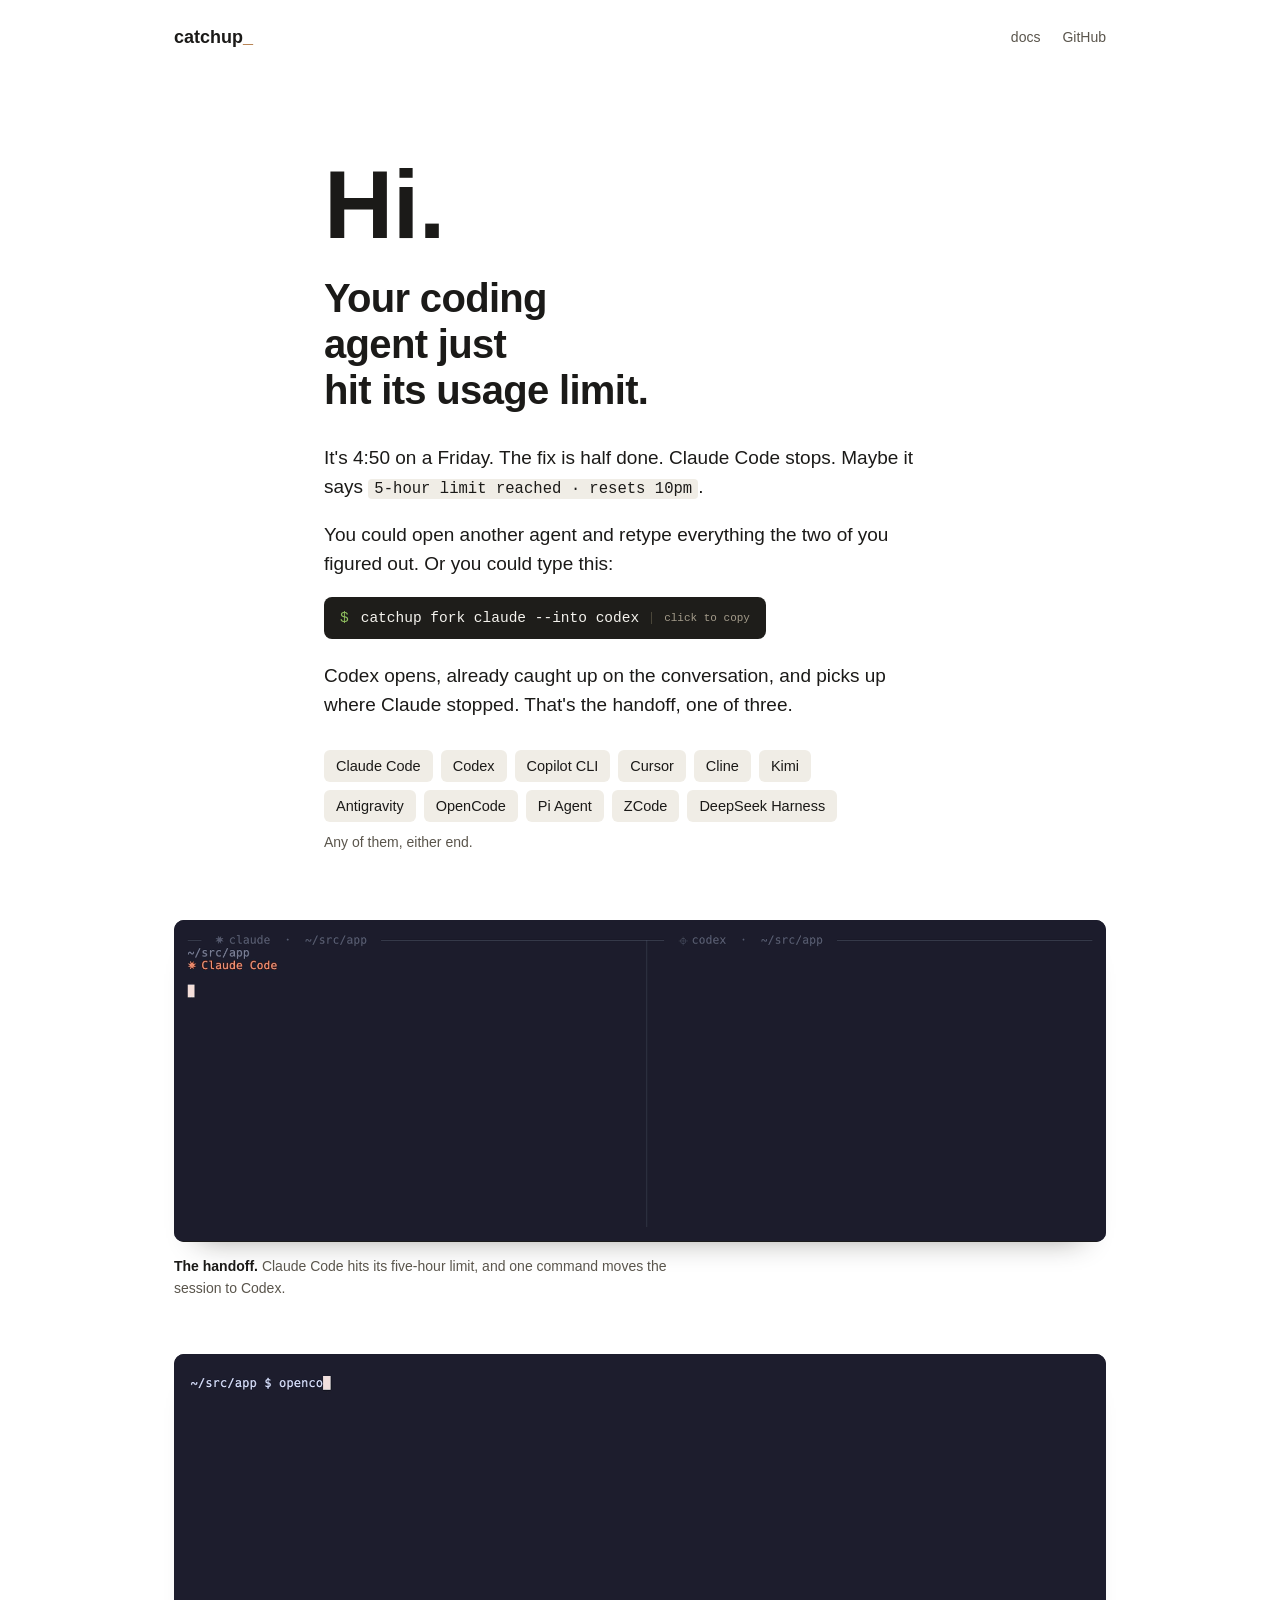
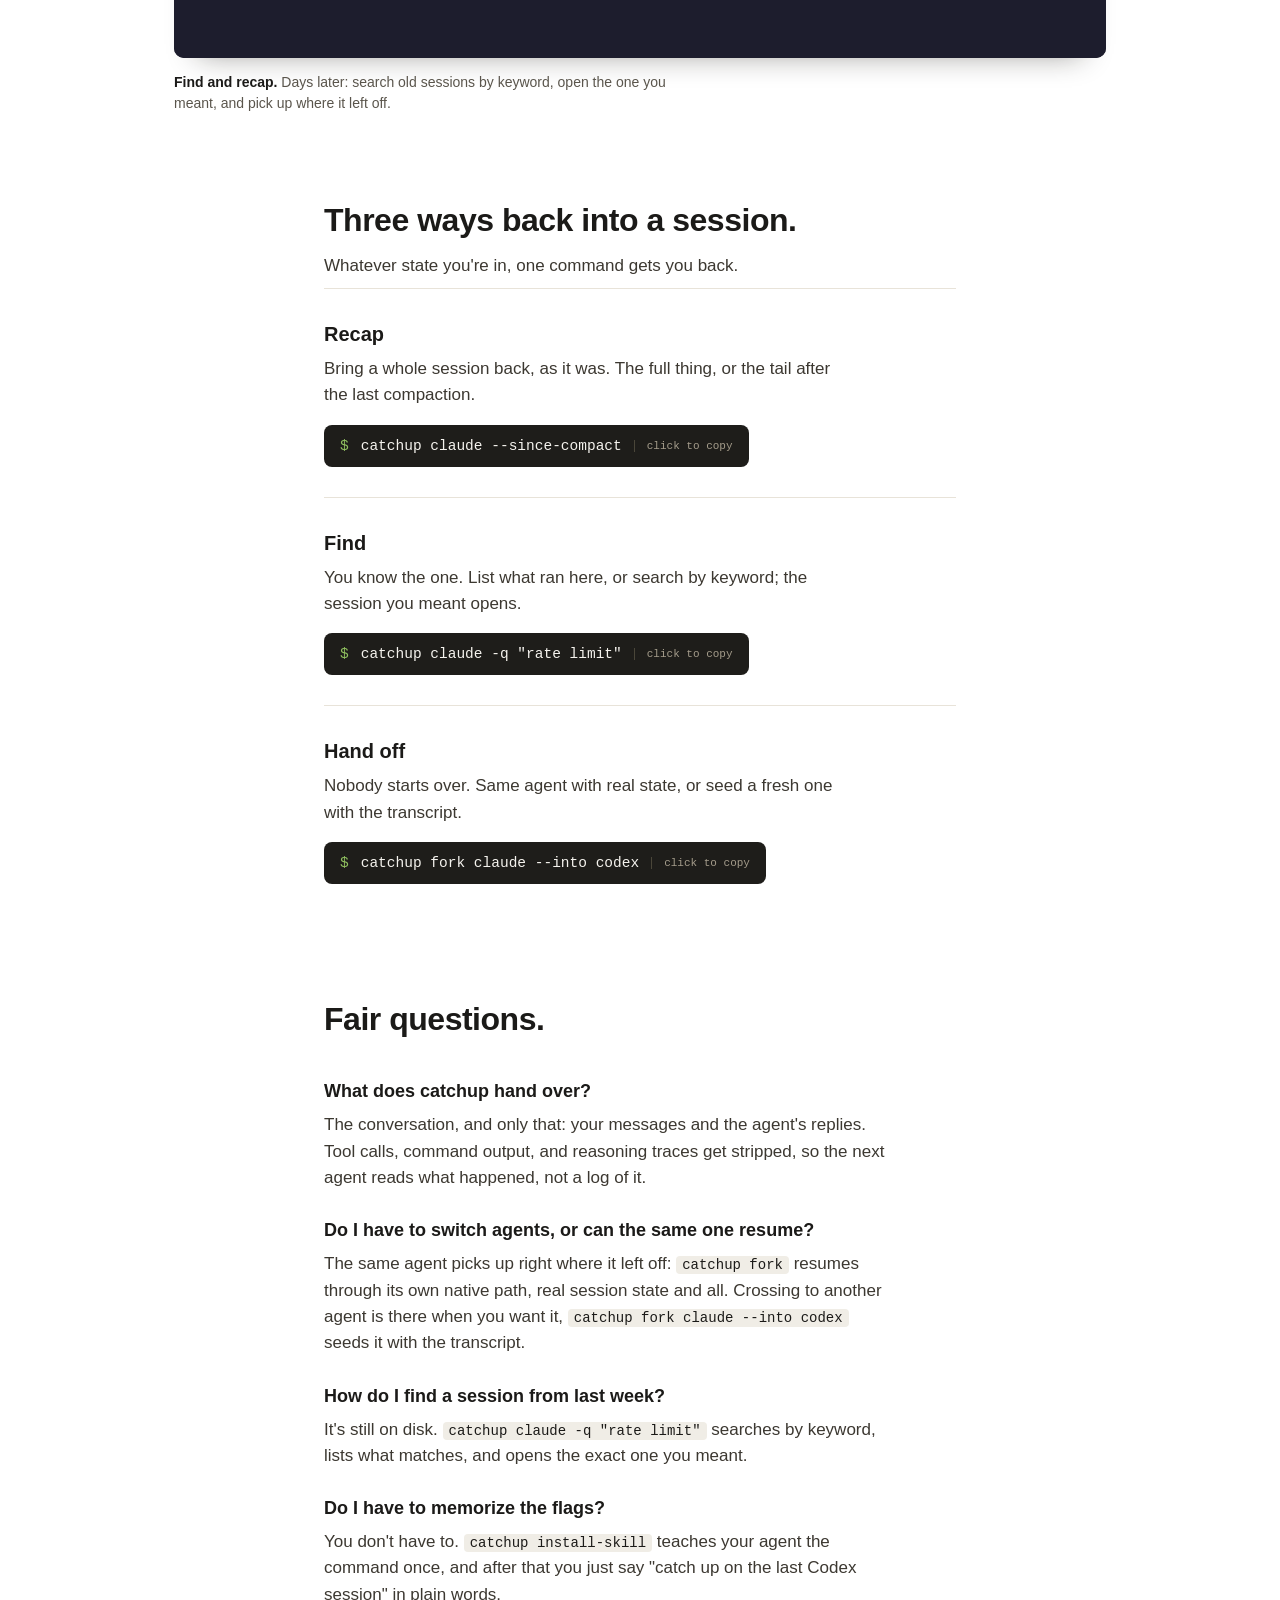
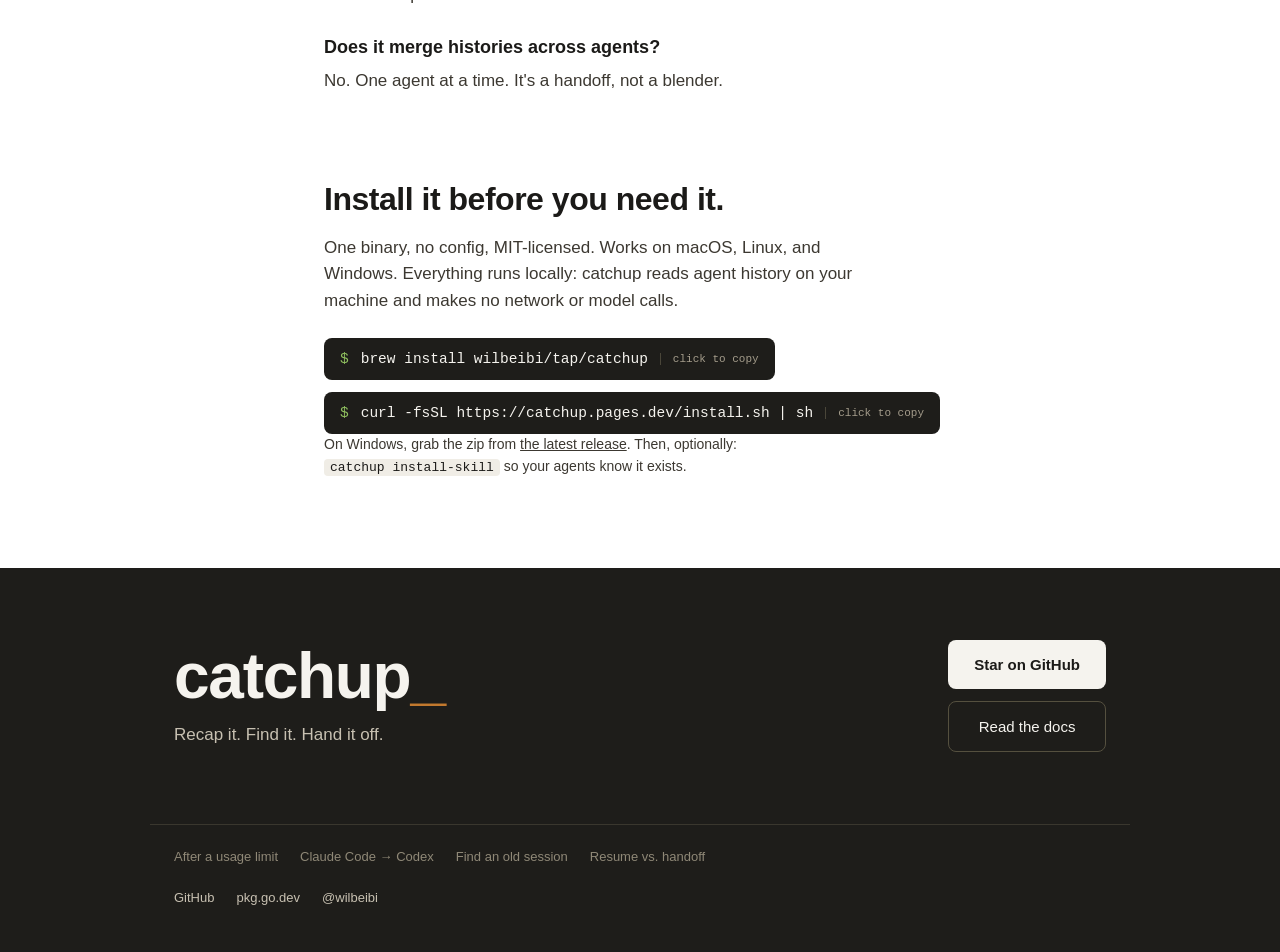
==== public/index.html @ 50b601c2 "Host the installer at catchup.pages.dev/install.sh Serving the bytes rather than redirecting to GitH" ====
<!DOCTYPE html>
<html lang="en">
<head>
<meta charset="utf-8">
<meta name="viewport" content="width=device-width, initial-scale=1">
<title>catchup - pick up a coding agent session without starting over</title>
<meta name="description" content="catchup is an open-source CLI that reads your last Claude Code, Codex, Copilot CLI, Cursor, Cline, Kimi, Antigravity, OpenCode, Pi Agent, ZCode, or DeepSeek Harness session and hands it to the next agent. When an agent stops mid-task, catchup fork --into keeps the work moving.">
<meta name="keywords" content="catchup, AI coding agent, Claude Code, Codex, Copilot CLI, Cursor CLI, Cline, Kimi Code, Antigravity, agy, OpenCode, Pi Agent, ZCode, DeepSeek Harness, usage limit, session handoff, context handoff, CLI, Go">
<!--
  max-snippet:-1 removes the length cap on the text snippet a generative answer
  (AI Overviews, AI Mode) may quote. Google's RAG pipeline reuses classic-Search
  snippet eligibility, so a capped snippet gets truncated mid-answer and a
  competitor that allows the full excerpt gets cited instead.
-->
<meta name="robots" content="index, follow, max-snippet:-1, max-image-preview:large, max-video-preview:-1">
<meta property="og:type" content="website">
<meta property="og:title" content="catchup - pick up a coding agent session without starting over">
<meta property="og:description" content="Your agent stopped mid-task. One command hands the session to the next agent, already caught up.">
<meta property="og:url" content="https://catchup.pages.dev/">
<meta property="og:image" content="https://catchup.pages.dev/assets/social-card.png">
<meta property="og:image:width" content="1200">
<meta property="og:image:height" content="630">
<meta property="og:image:alt" content="Two terminal panes: Claude Code hits its usage limit; catchup fork hands the session to Codex.">
<meta name="twitter:card" content="summary_large_image">
<meta name="twitter:title" content="catchup - pick up a coding agent session without starting over">
<meta name="twitter:description" content="Your agent stopped mid-task. One command hands the session to the next agent, already caught up.">
<meta name="twitter:image" content="https://catchup.pages.dev/assets/social-card.png">
<link rel="canonical" href="https://catchup.pages.dev/">
<link rel="alternate" type="text/markdown" href="/index.md">
<meta name="theme-color" content="#ffffff">
<link rel="icon" href="data:image/svg+xml,%3Csvg xmlns='http://www.w3.org/2000/svg' viewBox='0 0 32 32'%3E%3Crect width='32' height='32' rx='7' fill='%2314130f'/%3E%3Ctext x='5.5' y='23' font-family='monospace' font-size='17' font-weight='700' fill='%235f7d3b'%3E%24%3C/text%3E%3Crect x='18' y='10' width='8' height='13' fill='%23c2792e'/%3E%3C/svg%3E">
<!--
  One @id for the tool, one for the author, reused verbatim on every page of
  this site. "catchup" is an ambiguous string on its own — the name is dominated
  by IPTV/TV catch-up projects — so alternateName and sameAs exist to pin this
  entity to the repo, the Go package, and the Homebrew tap rather than leave a
  retriever guessing which "catchup" is meant.
-->
<script type="application/ld+json">
{
  "@context": "https://schema.org",
  "@type": "SoftwareApplication",
  "@id": "https://catchup.pages.dev/#catchup",
  "name": "catchup",
  "alternateName": ["catchup CLI", "catchup — coding-agent session handoff CLI"],
  "applicationCategory": "DeveloperApplication",
  "applicationSubCategory": "Command-line tool",
  "operatingSystem": "macOS, Linux, Windows",
  "description": "CLI that reads Claude Code, Codex, Copilot CLI, Cursor, Cline, Kimi, Antigravity, OpenCode, Pi Agent, ZCode & DeepSeek Harness session history so you can recap a session, find the right one, and hand it to the next agent as clean Markdown.",
  "url": "https://catchup.pages.dev/",
  "downloadUrl": "https://github.com/wilbeibi/catchup",
  "softwareHelp": "https://github.com/wilbeibi/catchup#usage",
  "license": "https://opensource.org/licenses/MIT",
  "programmingLanguage": "Go",
  "softwareVersion": "0.5.1",
  "offers": { "@type": "Offer", "price": "0", "priceCurrency": "USD" },
  "sameAs": [
    "https://github.com/wilbeibi/catchup",
    "https://pkg.go.dev/github.com/wilbeibi/catchup",
    "https://github.com/wilbeibi/homebrew-tap"
  ],
  "author": {
    "@type": "Person",
    "@id": "https://catchup.pages.dev/#wilbeibi",
    "name": "wilbeibi",
    "url": "https://github.com/wilbeibi",
    "sameAs": ["https://github.com/wilbeibi"]
  }
}
</script>
<!--
  FAQPage mirrors the "Fair questions" section verbatim. Google requires FAQ
  structured data to match visible page content, so these strings must be edited
  in lockstep with the <section class="qa"> markup below — not drifted.
-->
<script type="application/ld+json">
{
  "@context": "https://schema.org",
  "@type": "FAQPage",
  "mainEntity": [
    {
      "@type": "Question",
      "name": "What does catchup hand over?",
      "acceptedAnswer": {
        "@type": "Answer",
        "text": "The conversation, and only that: your messages and the agent's replies. Tool calls, command output, and reasoning traces get stripped, so the next agent reads what happened, not a log of it."
      }
    },
    {
      "@type": "Question",
      "name": "Do I have to switch agents, or can the same one resume?",
      "acceptedAnswer": {
        "@type": "Answer",
        "text": "The same agent picks up right where it left off: catchup fork resumes through its own native path, real session state and all. Crossing to another agent is there when you want it, catchup fork claude --into codex seeds it with the transcript."
      }
    },
    {
      "@type": "Question",
      "name": "How do I find a session from last week?",
      "acceptedAnswer": {
        "@type": "Answer",
        "text": "It's still on disk. catchup claude -q \"rate limit\" searches by keyword, lists what matches, and opens the exact one you meant."
      }
    },
    {
      "@type": "Question",
      "name": "Do I have to memorize the flags?",
      "acceptedAnswer": {
        "@type": "Answer",
        "text": "You don't have to. catchup install-skill teaches your agent the command once, and after that you just say \"catch up on the last Codex session\" in plain words."
      }
    },
    {
      "@type": "Question",
      "name": "Does it merge histories across agents?",
      "acceptedAnswer": {
        "@type": "Answer",
        "text": "No. One agent at a time. It's a handoff, not a blender."
      }
    }
  ]
}
</script>
<style>
  *, *::before, *::after { box-sizing: border-box; }
  html { -webkit-font-smoothing: antialiased; text-rendering: optimizeLegibility; scroll-behavior: smooth; }
  html, body { margin: 0; background: #ffffff; }
  body {
    font-family: "Helvetica Neue", Helvetica, Arial, sans-serif;
    color: #1b1a18;
    font-size: 17px;
    line-height: 1.55;
  }
  code, .mono { font-family: ui-monospace, "SF Mono", Menlo, Consolas, "Liberation Mono", monospace; }
  ::selection { background: #c2792e33; }
  a:focus-visible, button:focus-visible { outline: 2px solid #9c5310; outline-offset: 3px; border-radius: 4px; }

  .col   { max-width: 680px; margin: 0 auto; padding-left: 24px; padding-right: 24px; }
  .stage { max-width: 980px; margin: 0 auto; padding-left: 24px; padding-right: 24px; }

  /* nav */
  nav { display: flex; align-items: center; justify-content: space-between; max-width: 980px; margin: 0 auto; padding: 24px; }
  .wordmark { display: flex; align-items: baseline; text-decoration: none; color: #1b1a18; font-weight: 700; font-size: 18px; }
  .wordmark .cursor { color: #9c5310; }
  .navlinks { display: flex; gap: 22px; font-size: 14px; }
  .navlinks a { color: #5a554c; text-decoration: none; }
  .navlinks a:hover { color: #1b1a18; text-decoration: underline; }

  /* hero: the spot */
  header { padding: clamp(48px, 9vh, 110px) 0 12px; }
  h1 { margin: 0 0 30px; font-weight: 700; letter-spacing: -0.02em; text-wrap: balance; }
  h1 .hi { display: block; font-size: clamp(56px, 9vw, 96px); line-height: 1; }
  h1 .line { display: block; font-size: clamp(26px, 4.2vw, 40px); line-height: 1.15; margin-top: 22px; max-width: 18ch; }
  h1 .failure { display: grid; height: 1.15em; overflow: hidden; }
  h1 .failure > span { grid-area: 1 / 1; }
  h1 .failure .outage { color: #d97757; opacity: 0; }
  .monologue p { margin: 0 0 18px; max-width: 58ch; font-size: clamp(17px, 1.9vw, 19px); text-wrap: pretty; }
  .monologue .mono { font-size: 0.82em; background: #f0ede6; padding: 1px 6px; border-radius: 4px; }
  .agents-block { margin-top: 30px; }
  .agents { margin: 0; padding: 0; list-style: none; display: flex; flex-wrap: wrap; gap: 8px; max-width: 60ch; }
  .agents li { background: #f0ede6; border-radius: 6px; padding: 5px 12px; font-size: 14.5px; color: #1b1a18; }
  .agents-tag { margin: 10px 0 0; font-size: 14px; color: #5a554c; }

  /* command blocks */
  .cmd {
    display: flex; align-items: center; gap: 12px; width: fit-content; max-width: 100%;
    background: #1e1d1a; color: #f5f3ee; border: none; border-radius: 8px;
    padding: 13px 16px; font-size: 14.5px; cursor: pointer; text-align: left;
    font-family: ui-monospace, "SF Mono", Menlo, Consolas, "Liberation Mono", monospace;
    transition: background .15s ease;
  }
  .cmd:hover { background: #33312b; }
  .cmd .p { color: #8fbf5f; flex-shrink: 0; }
  .cmd .t { overflow-x: auto; white-space: nowrap; scrollbar-width: none; user-select: text; -webkit-user-select: text; }
  .cmd .copy { color: #a49c8b; font-size: 11px; white-space: nowrap; flex-shrink: 0; border-left: 1px solid #4a4639; padding-left: 12px; }

  /* the white stage */
  figure { margin: 0; padding: clamp(36px, 6vh, 72px) 0 0; }
  figure .frame {
    border-radius: 10px; overflow-x: auto; background: #1e1e2e;
    box-shadow: 0 20px 28px -24px rgba(20, 18, 12, 0.45);
  }
  figure img { display: block; width: 100%; min-width: 720px; height: auto; }
  figcaption { font-size: 14px; color: #5a554c; margin-top: 14px; max-width: 68ch; }
  figcaption strong { color: #1b1a18; font-weight: 700; }
  /* the demo is wider than a phone; say so instead of hoping the scroll is found */
  .swipehint { display: none; }
  @media (max-width: 760px) {
    .swipehint { display: inline; color: #9c5310; font-weight: 700; }
    figure .frame { -webkit-overflow-scrolling: touch; }
  }

  /* the three moves: recap / find / hand off */
  .acts { padding: clamp(56px, 9vh, 100px) 0 0; }
  .acts h2 { font-size: clamp(24px, 3.2vw, 32px); letter-spacing: -0.015em; margin: 0 0 8px; }
  .acts .sub { margin: 0 0 8px; color: #3c3831; max-width: 54ch; }
  .act { padding: 30px 0; border-top: 1px solid #e8e3d9; }
  .act h3 { margin: 0 0 6px; font-size: 20px; font-weight: 700; }
  .act p { margin: 0 0 16px; color: #3c3831; max-width: 56ch; }

  /* Q&A */
  .qa { padding: clamp(56px, 9vh, 100px) 0 0; }
  .qa h2 { font-size: clamp(24px, 3.2vw, 32px); letter-spacing: -0.015em; margin: 0 0 34px; }
  /* headings, not <dt>: a question is a chunk boundary for retrieval, and the
     FAQPage JSON-LD above needs a visible heading to correspond to. Rendering is
     unchanged from the previous <dl> — the margins below reproduce it exactly. */
  .qa .qa-item { margin-top: 26px; }
  .qa .qa-item:first-of-type { margin-top: 0; }
  .qa h3 { font-weight: 700; font-size: 18px; margin: 0 0 6px; letter-spacing: 0; }
  .qa p { margin: 0; color: #3c3831; max-width: 60ch; }
  .qa p code { background: #f0ede6; padding: 1px 6px; border-radius: 4px; font-size: 14px; color: #1b1a18; }

  /* install */
  .install { padding: clamp(56px, 9vh, 100px) 0 0; }
  .install h2 { font-size: clamp(24px, 3.2vw, 32px); letter-spacing: -0.015em; margin: 0 0 10px; }
  .install > .col > p { margin: 0 0 24px; color: #3c3831; max-width: 58ch; }
  .install .cmds { display: flex; flex-direction: column; gap: 12px; align-items: flex-start; }
  .install .alt { font-size: 14px; color: #5a554c; margin-top: 18px; }
  .install .alt code { background: #f0ede6; padding: 1px 6px; border-radius: 4px; font-size: 13px; color: #1b1a18; }

  /* end card */
  .endcard { margin-top: clamp(64px, 10vh, 120px); background: #1e1d1a; color: #f5f3ee; }
  .endcard .inner { max-width: 980px; margin: 0 auto; padding: clamp(48px, 8vh, 88px) 24px; display: flex; flex-wrap: wrap; align-items: center; justify-content: space-between; gap: 32px; }
  .endcard .mark { font-weight: 700; font-size: clamp(40px, 6vw, 64px); letter-spacing: -0.02em; line-height: 1; }
  .endcard .mark .cursor { color: #c2792e; animation: blink 1.1s steps(1) infinite; }
  .endcard .tag { margin: 14px 0 0; color: #c7c0b1; font-size: 17px; }
  .endcard .actions { display: flex; flex-direction: column; gap: 12px; }
  .endcard .actions a { text-align: center; text-decoration: none; border-radius: 8px; padding: 13px 26px; font-size: 15px; }
  .endcard .actions .primary { background: #f5f3ee; color: #1b1a18; font-weight: 700; }
  .endcard .actions .primary:hover { background: #ffffff; }
  .endcard .actions .secondary { color: #f5f3ee; border: 1px solid #55503f; }
  .endcard .actions .secondary:hover { border-color: #c7c0b1; }

  /* fine print */
  footer { background: #1e1d1a; }
  footer .inner { max-width: 980px; margin: 0 auto; padding: 0 24px 44px; border-top: 1px solid #3a372e; }
  footer .links { display: flex; flex-wrap: wrap; gap: 22px; margin-top: 20px; font-size: 13px; }
  footer .links a { color: #c7c0b1; text-decoration: none; }
  footer .links a:hover { color: #f5f3ee; text-decoration: underline; }
  footer .links.answers { margin-top: 22px; }
  footer .links.answers a { color: #8f8877; }
  footer .links.answers a:hover { color: #c7c0b1; }

  @keyframes blink { 0%, 55% { opacity: 1; } 56%, 100% { opacity: 0; } }
  @keyframes rise { from { opacity: 0; transform: translateY(12px); } to { opacity: 1; transform: none; } }
  @keyframes quota {
    0%, 18% { opacity: 1; transform: none; }
    22%, 60% { opacity: 0; transform: translateY(-0.35em); }
    65%, 100% { opacity: 1; transform: none; }
  }
  @keyframes outage {
    0%, 18% { opacity: 0; transform: translateY(0.35em); }
    22%, 60% { opacity: 1; transform: none; }
    65%, 100% { opacity: 0; transform: translateY(-0.35em); }
  }
  /* lift is transform-only: the frame must stay visible when the scroll
     timeline never fires (fullpage renders, older engines) */
  @keyframes lift { from { transform: translateY(16px); } to { transform: none; } }
  @media (prefers-reduced-motion: no-preference) {
    /* short stagger: the hero copy must not read as a blank region on slow renders */
    .enter > * { animation: rise .45s cubic-bezier(0.16, 1, 0.3, 1) both; }
    .enter > *:nth-child(2) { animation-delay: .06s; }
    .enter > *:nth-child(3) { animation-delay: .12s; }
    .enter > *:nth-child(4) { animation-delay: .18s; }
    .enter > *:nth-child(5) { animation-delay: .24s; }
    h1 .failure .quota { animation: quota 8s cubic-bezier(0.16, 1, 0.3, 1) infinite; }
    h1 .failure .outage { animation: outage 8s cubic-bezier(0.16, 1, 0.3, 1) infinite; }
    figure .frame { animation: lift both; animation-timeline: view(); animation-range: entry 5% cover 22%; }
  }
  @media (prefers-reduced-motion: reduce) {
    *, *::before, *::after { animation: none !important; scroll-behavior: auto !important; }
    h1 .failure .outage { display: none; }
  }
  @media (max-width: 560px) {
    .cmd { width: 100%; }
    .endcard .actions { width: 100%; }
  }
</style>
</head>
<body>

<nav>
  <a class="wordmark" href="https://catchup.pages.dev/"><span>catchup</span><span class="cursor">_</span></a>
  <div class="navlinks">
    <a href="https://github.com/wilbeibi/catchup#usage">docs</a>
    <a href="https://github.com/wilbeibi/catchup">GitHub</a>
  </div>
</nav>

<header>
  <div class="col enter">
    <h1>
      <span class="hi">Hi.</span>
      <span class="line" aria-label="Your coding agent just hit its usage limit or went down.">
        <span aria-hidden="true">Your coding agent just</span>
        <span class="failure" aria-hidden="true">
          <span class="quota">hit its usage limit.</span>
          <span class="outage">went down.</span>
        </span>
      </span>
    </h1>
    <div class="monologue">
      <p>It's 4:50 on a Friday. The fix is half done. Claude Code stops. Maybe it says <span class="mono">5-hour limit reached &#8729; resets 10pm</span>.</p>
      <p>You could open another agent and retype everything the two of you figured out. Or you could type this:</p>
    </div>
    <button class="cmd" onclick="copyCmd(this, 'catchup fork claude --into codex')" aria-label="Copy the command: catchup fork claude --into codex">
      <span class="p">$</span>
      <span class="t">catchup fork claude --into codex</span>
      <span class="copy">click to copy</span>
    </button>
    <div class="monologue" style="margin-top: 22px;">
      <p>Codex opens, already caught up on the conversation, and picks up where Claude stopped. That's the handoff, one of three.</p>
    </div>
    <div class="agents-block">
      <ul class="agents" aria-label="Supported agents">
        <li>Claude Code</li>
        <li>Codex</li>
        <li>Copilot CLI</li>
        <li>Cursor</li>
        <li>Cline</li>
        <li>Kimi</li>
        <li>Antigravity</li>
        <li>OpenCode</li>
        <li>Pi Agent</li>
        <li>ZCode</li>
        <li>DeepSeek Harness</li>
      </ul>
      <p class="agents-tag">Any of them, either end.</p>
    </div>
  </div>
</header>

<div class="stage">
  <figure>
    <div class="frame">
      <img src="assets/handoff.gif" alt="Claude Code hits its five-hour limit in the left terminal pane; in the right pane, catchup fork claude --into codex starts Codex seeded with the session and it continues the task." loading="eager">
    </div>
    <figcaption><span class="swipehint">← swipe the frame · </span><strong>The handoff.</strong> Claude Code hits its five-hour limit, and one command moves the session to Codex.</figcaption>
  </figure>

  <figure>
    <div class="frame">
      <img src="assets/recall.gif" alt="An agent searches past sessions by keyword with catchup -q, then opens the matching session by id." loading="lazy">
    </div>
    <figcaption><span class="swipehint">← swipe the frame · </span><strong>Find and recap.</strong> Days later: search old sessions by keyword, open the one you meant, and pick up where it left off.</figcaption>
  </figure>
</div>

<section class="acts">
  <div class="col">
    <h2>Three ways back into a session.</h2>
    <p class="sub">Whatever state you're in, one command gets you back.</p>

    <div class="act">
      <h3>Recap</h3>
      <p>Bring a whole session back, as it was. The full thing, or the tail after the last compaction.</p>
      <button class="cmd" onclick="copyCmd(this, 'catchup claude --since-compact')" aria-label="Copy the command: catchup claude --since-compact">
        <span class="p">$</span>
        <span class="t">catchup claude --since-compact</span>
        <span class="copy">click to copy</span>
      </button>
    </div>

    <div class="act">
      <h3>Find</h3>
      <p>You know the one. List what ran here, or search by keyword; the session you meant opens.</p>
      <button class="cmd" onclick="copyCmd(this, 'catchup claude -q &quot;rate limit&quot;')" aria-label="Copy the command: catchup claude -q rate limit">
        <span class="p">$</span>
        <span class="t">catchup claude -q "rate limit"</span>
        <span class="copy">click to copy</span>
      </button>
    </div>

    <div class="act">
      <h3>Hand off</h3>
      <p>Nobody starts over. Same agent with real state, or seed a fresh one with the transcript.</p>
      <button class="cmd" onclick="copyCmd(this, 'catchup fork claude --into codex')" aria-label="Copy the command: catchup fork claude --into codex">
        <span class="p">$</span>
        <span class="t">catchup fork claude --into codex</span>
        <span class="copy">click to copy</span>
      </button>
    </div>
  </div>
</section>

<section class="qa">
  <div class="col">
    <h2>Fair questions.</h2>

    <div class="qa-item">
      <h3>What does catchup hand over?</h3>
      <p>The conversation, and only that: your messages and the agent's replies. Tool calls, command output, and reasoning traces get stripped, so the next agent reads what happened, not a log of it.</p>
    </div>

    <div class="qa-item">
      <h3>Do I have to switch agents, or can the same one resume?</h3>
      <p>The same agent picks up right where it left off: <code>catchup fork</code> resumes through its own native path, real session state and all. Crossing to another agent is there when you want it, <code>catchup fork claude --into codex</code> seeds it with the transcript.</p>
    </div>

    <div class="qa-item">
      <h3>How do I find a session from last week?</h3>
      <p>It's still on disk. <code>catchup claude -q "rate limit"</code> searches by keyword, lists what matches, and opens the exact one you meant.</p>
    </div>

    <div class="qa-item">
      <h3>Do I have to memorize the flags?</h3>
      <p>You don't have to. <code>catchup install-skill</code> teaches your agent the command once, and after that you just say "catch up on the last Codex session" in plain words.</p>
    </div>

    <div class="qa-item">
      <h3>Does it merge histories across agents?</h3>
      <p>No. One agent at a time. It's a handoff, not a blender.</p>
    </div>
  </div>
</section>

<section class="install">
  <div class="col">
    <h2>Install it before you need it.</h2>
    <p>One binary, no config, MIT-licensed. Works on macOS, Linux, and Windows. Everything runs locally: catchup reads agent history on your machine and makes no network or model calls.</p>
    <div class="cmds">
      <button class="cmd" onclick="copyCmd(this, 'brew install wilbeibi/tap/catchup')" aria-label="Copy the Homebrew install command">
        <span class="p">$</span>
        <span class="t">brew install wilbeibi/tap/catchup</span>
        <span class="copy">click to copy</span>
      </button>
      <button class="cmd" onclick="copyCmd(this, 'curl -fsSL https://catchup.pages.dev/install.sh | sh')" aria-label="Copy the install script command">
        <span class="p">$</span>
        <span class="t">curl -fsSL https://catchup.pages.dev/install.sh | sh</span>
        <span class="copy">click to copy</span>
      </button>
    </div>
    <p class="alt">On Windows, grab the zip from <a href="https://github.com/wilbeibi/catchup/releases/latest" style="color: inherit;">the latest release</a>. Then, optionally: <code>catchup install-skill</code> so your agents know it exists.</p>
  </div>
</section>

<div class="endcard">
  <div class="inner">
    <div>
      <div class="mark">catchup<span class="cursor">_</span></div>
      <p class="tag">Recap it. Find it. Hand it off.</p>
    </div>
    <div class="actions">
      <a class="primary" href="https://github.com/wilbeibi/catchup">Star on GitHub</a>
      <a class="secondary" href="https://github.com/wilbeibi/catchup#usage">Read the docs</a>
    </div>
  </div>
</div>

<footer>
  <div class="inner">
    <!-- The answer pages live here rather than in the nav: the spot has one job
         and a second row of links would compete with it. Fine print at the
         bottom is the register these belong to, and it gives both readers and
         crawlers a path to them. -->
    <div class="links answers">
      <a href="/usage-limit/">After a usage limit</a>
      <a href="/handoff/claude-to-codex/">Claude Code → Codex</a>
      <a href="/find-session/">Find an old session</a>
      <a href="/compare/">Resume vs. handoff</a>
    </div>
    <div class="links">
      <a href="https://github.com/wilbeibi/catchup">GitHub</a>
      <a href="https://pkg.go.dev/github.com/wilbeibi/catchup">pkg.go.dev</a>
      <a href="https://github.com/wilbeibi">@wilbeibi</a>
    </div>
  </div>
</footer>

<script>
  // Success is only claimed after the clipboard promise resolves; on failure
  // (permissions, insecure context) the command text is selected so a manual
  // copy still works.
  function copyCmd(btn, cmd) {
    var flash = function (msg) {
      var el = btn.querySelector('.copy');
      if (!el) return;
      el.textContent = msg;
      clearTimeout(btn.__t);
      btn.__t = setTimeout(function () { el.textContent = 'click to copy'; }, 1600);
    };
    var fallback = function () {
      var t = btn.querySelector('.t');
      if (t && window.getSelection) {
        var r = document.createRange();
        r.selectNodeContents(t);
        var s = window.getSelection();
        s.removeAllRanges();
        s.addRange(r);
      }
      flash('select + copy');
    };
    if (navigator.clipboard && navigator.clipboard.writeText) {
      navigator.clipboard.writeText(cmd).then(
        function () { flash('copied ✓'); },
        fallback
      );
    } else {
      fallback();
    }
  }
</script>
</body>
</html>
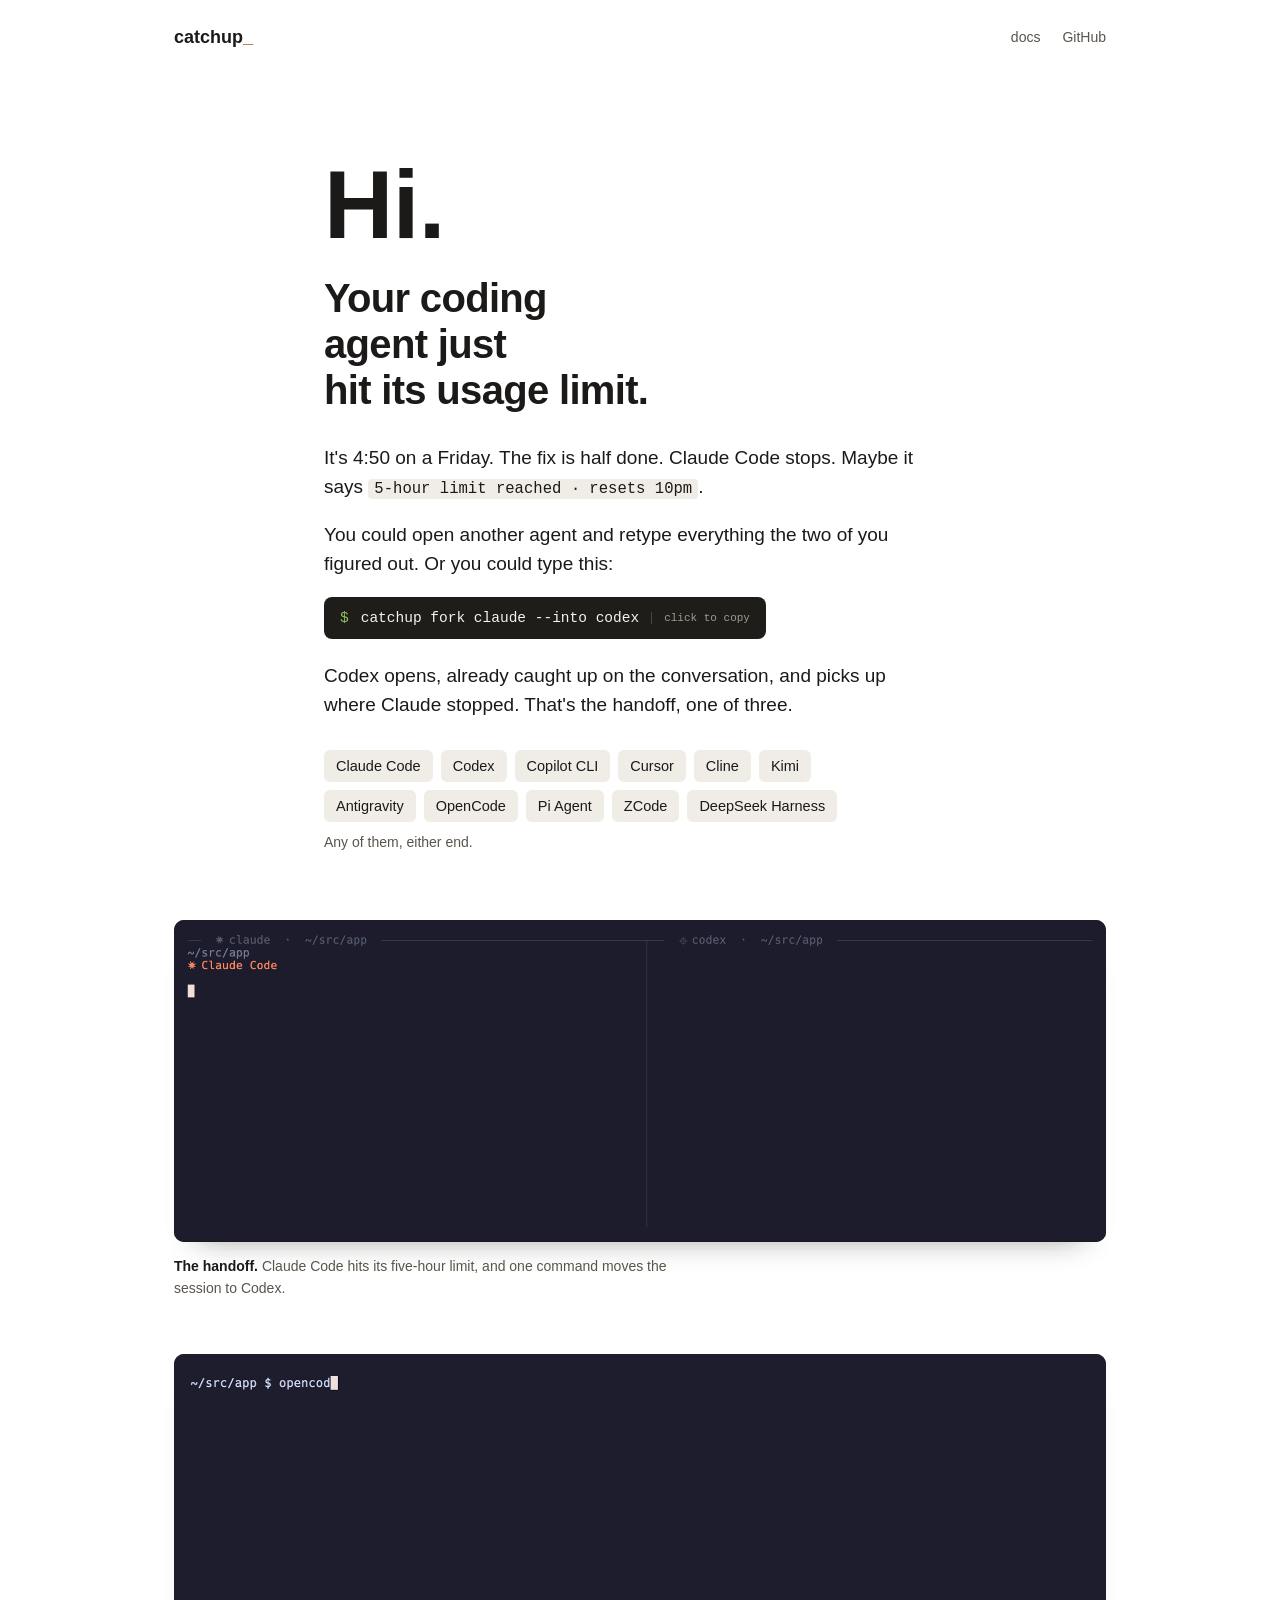
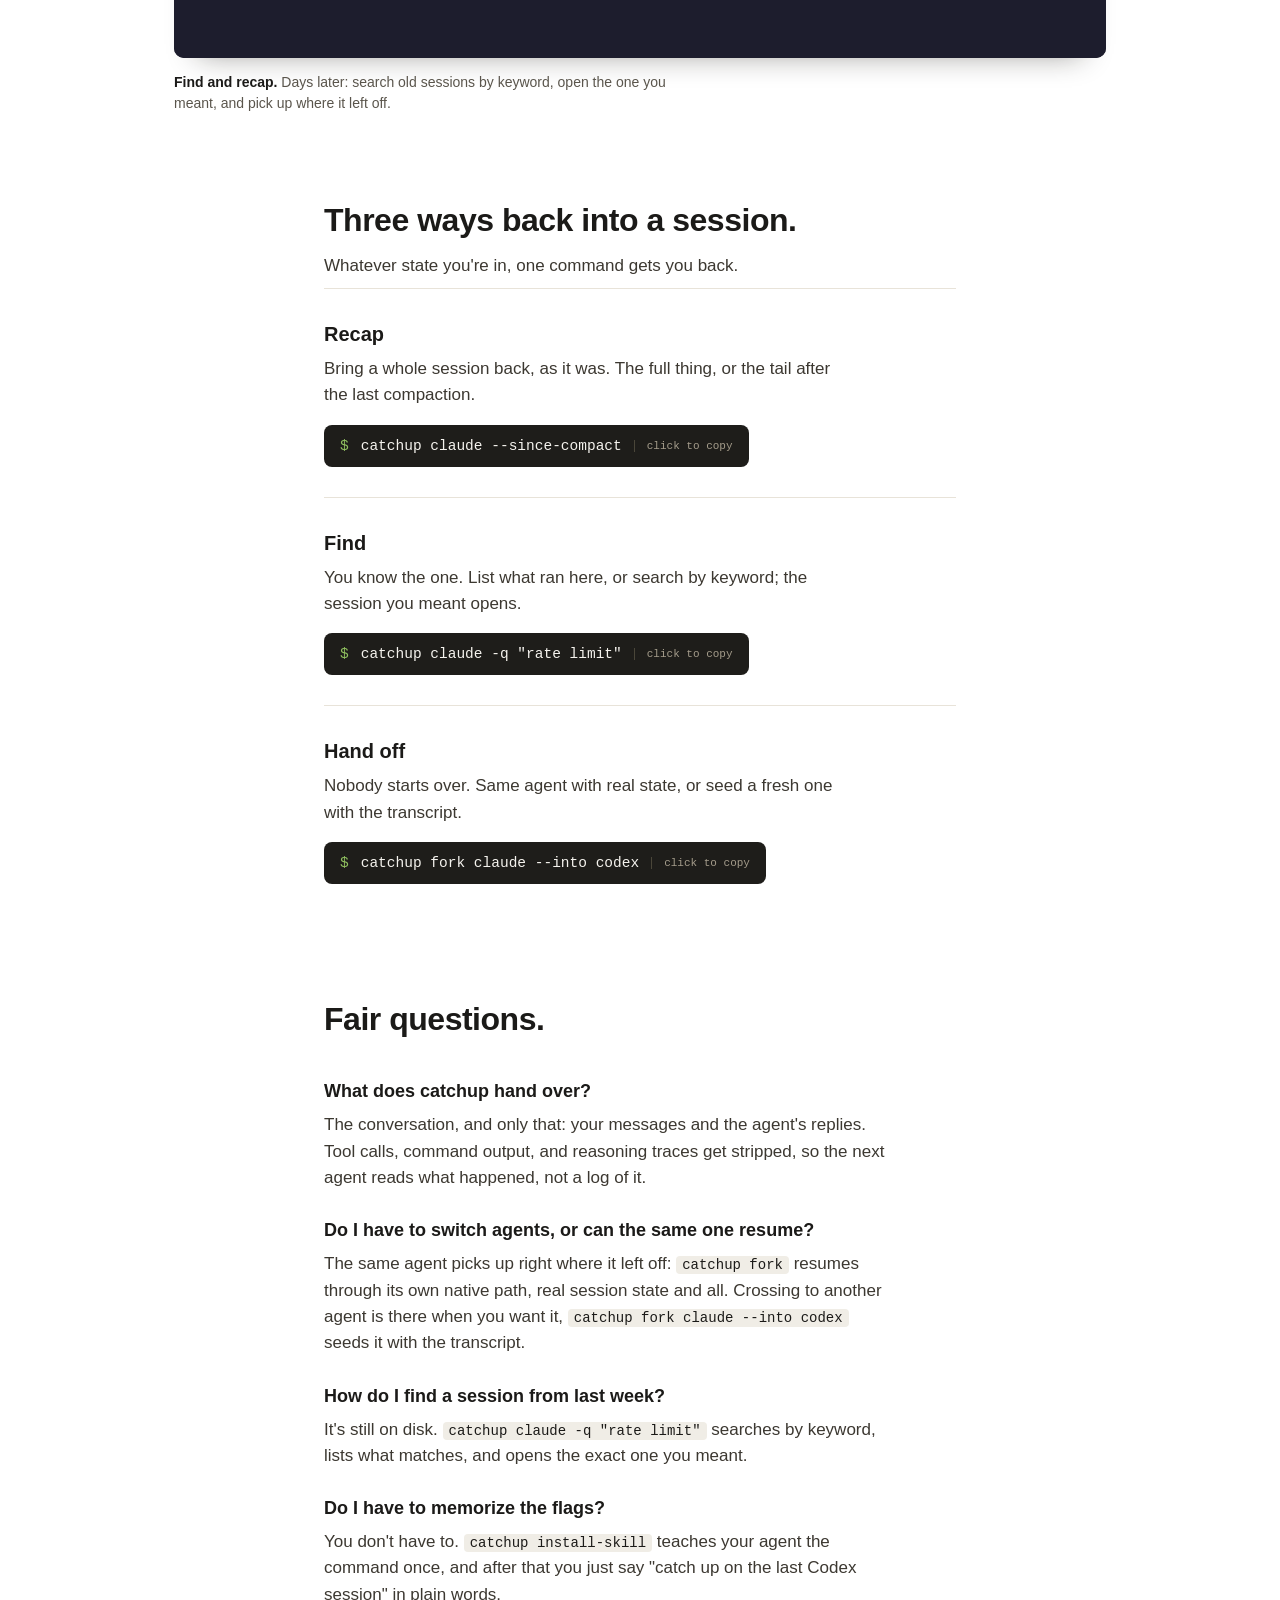
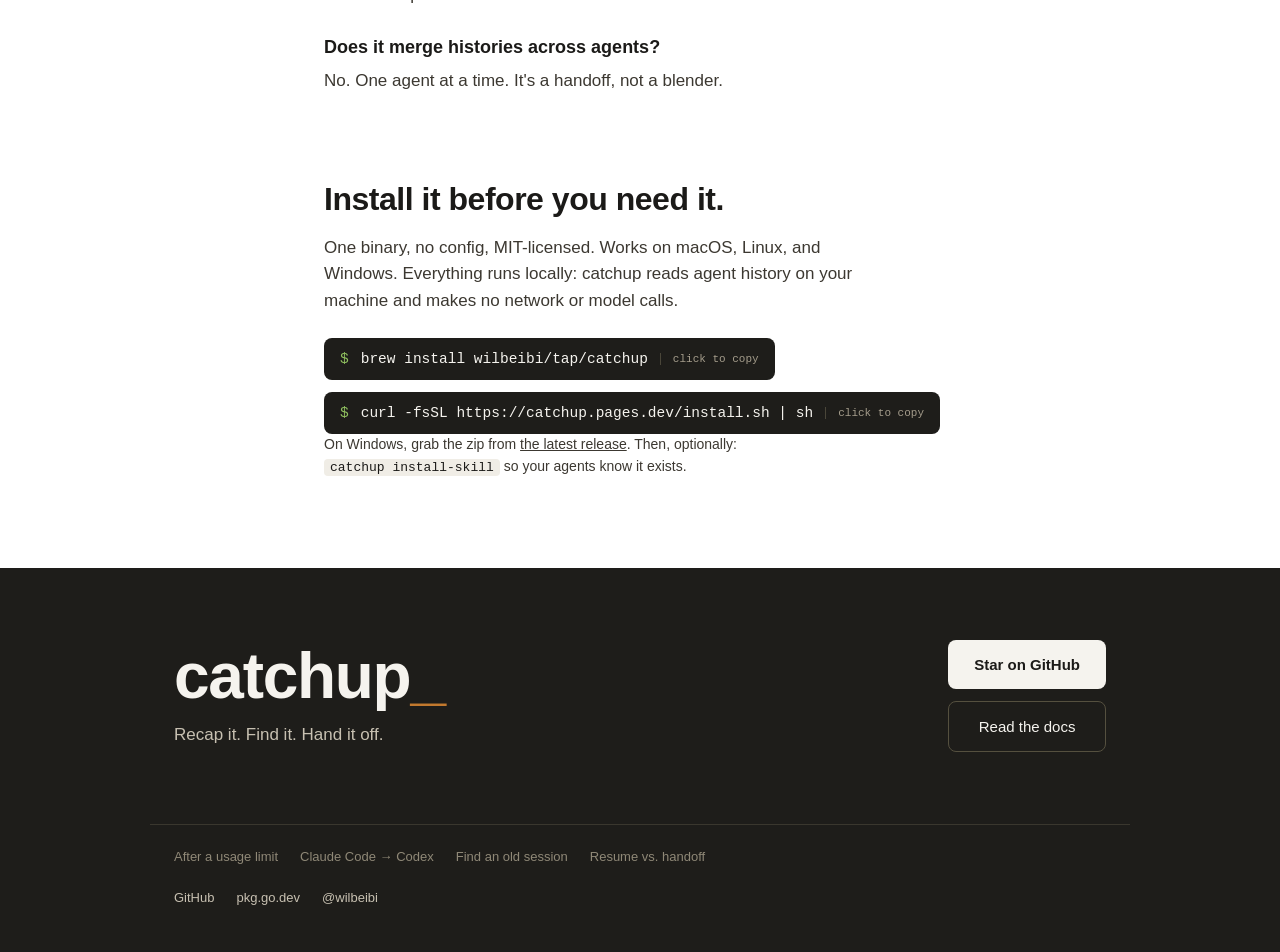
==== commit 389ab3e6: "Count installer starts and copies" ====
--- a/public/index.html
+++ b/public/index.html
@@ -424,7 +424,7 @@
         <span class="t">brew install wilbeibi/tap/catchup</span>
         <span class="copy">click to copy</span>
       </button>
-      <button class="cmd" onclick="copyCmd(this, 'curl -fsSL https://catchup.pages.dev/install.sh | sh')" aria-label="Copy the install script command">
+      <button class="cmd" onclick="copyCmd(this, 'curl -fsSL https://catchup.pages.dev/install.sh | sh', '/_events/installer-copy')" aria-label="Copy the install script command">
         <span class="p">$</span>
         <span class="t">curl -fsSL https://catchup.pages.dev/install.sh | sh</span>
         <span class="copy">click to copy</span>
@@ -471,7 +471,14 @@
   // Success is only claimed after the clipboard promise resolves; on failure
   // (permissions, insecure context) the command text is selected so a manual
   // copy still works.
-  function copyCmd(btn, cmd) {
+  // The event path contains the only metric label. No visitor or command data
+  // is sent; the Pages Function records one aggregate Analytics Engine point.
+  function countEvent(path) {
+    if (navigator.sendBeacon && navigator.sendBeacon(path)) return;
+    fetch(path, { method: 'POST', keepalive: true }).catch(function () {});
+  }
+
+  function copyCmd(btn, cmd, eventPath) {
     var flash = function (msg) {
       var el = btn.querySelector('.copy');
       if (!el) return;
@@ -492,7 +499,10 @@
     };
     if (navigator.clipboard && navigator.clipboard.writeText) {
       navigator.clipboard.writeText(cmd).then(
-        function () { flash('copied ✓'); },
+        function () {
+          flash('copied ✓');
+          if (eventPath) countEvent(eventPath);
+        },
         fallback
       );
     } else {
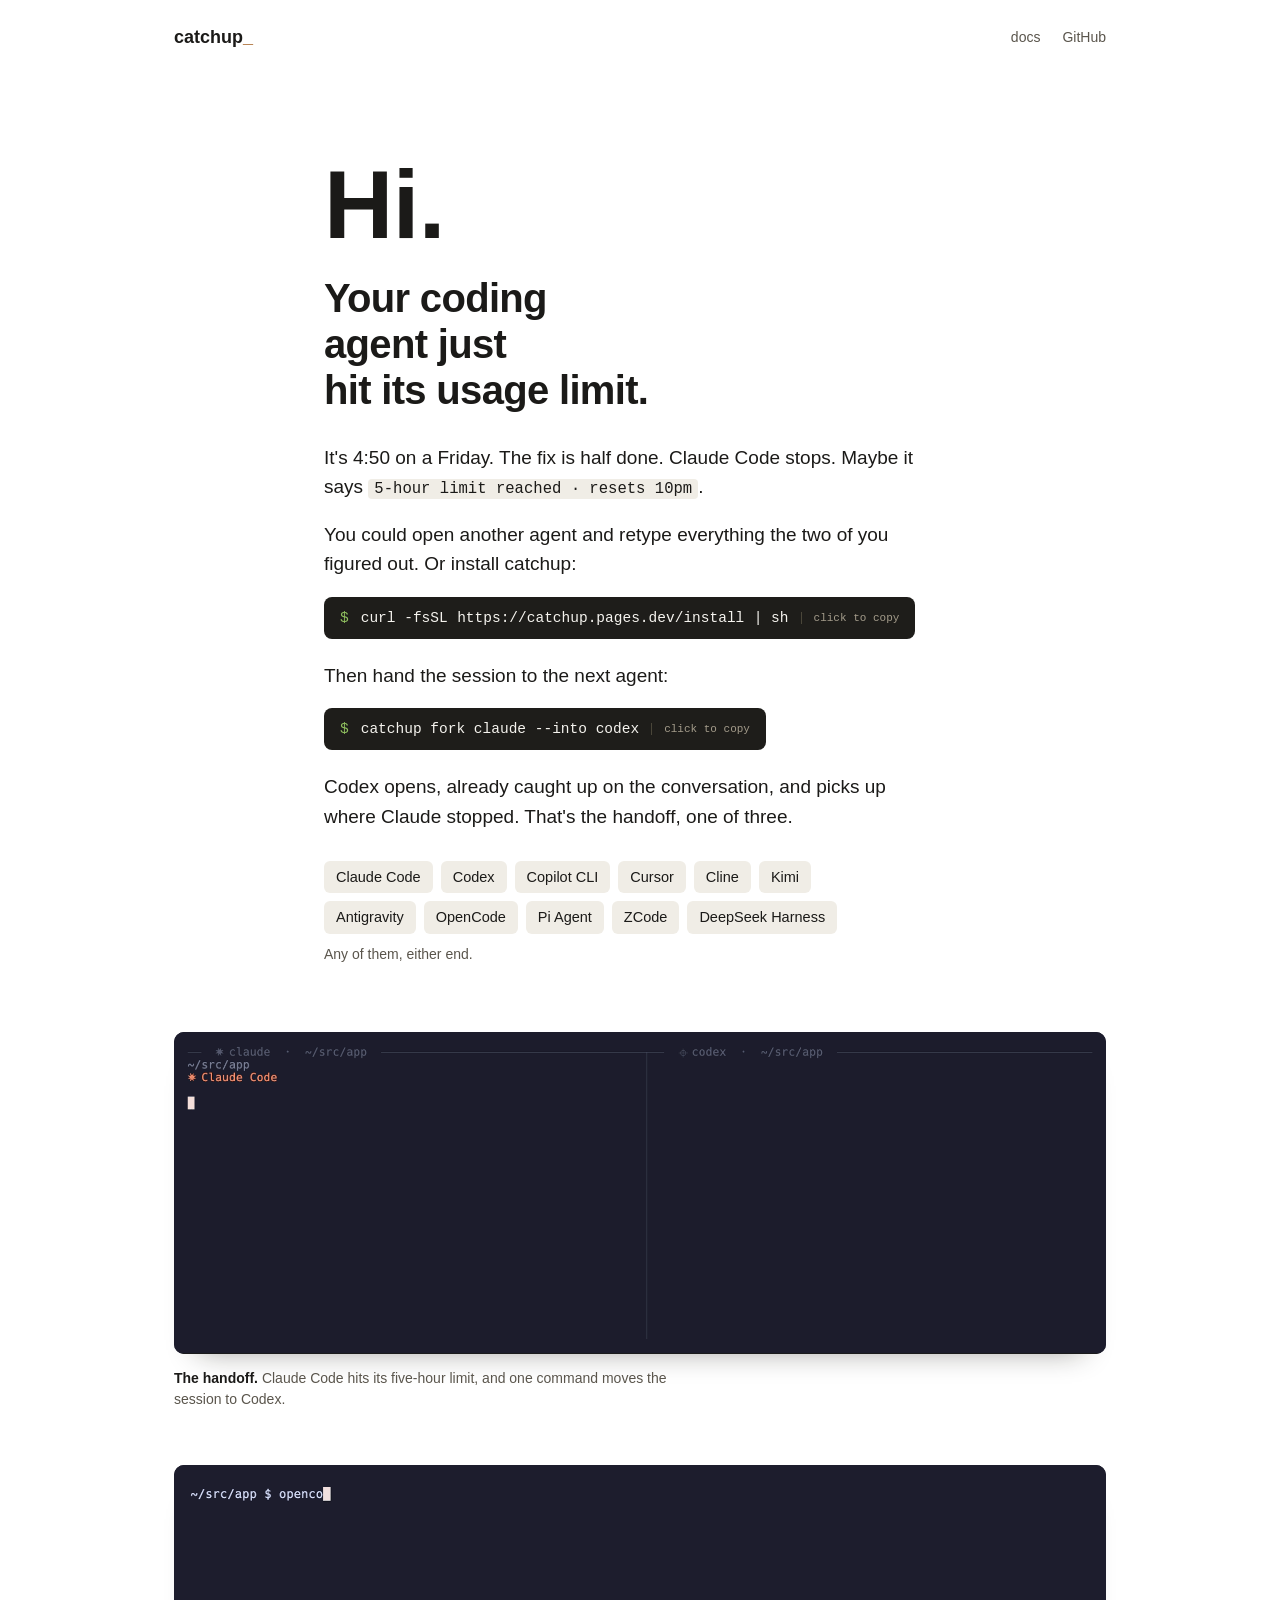
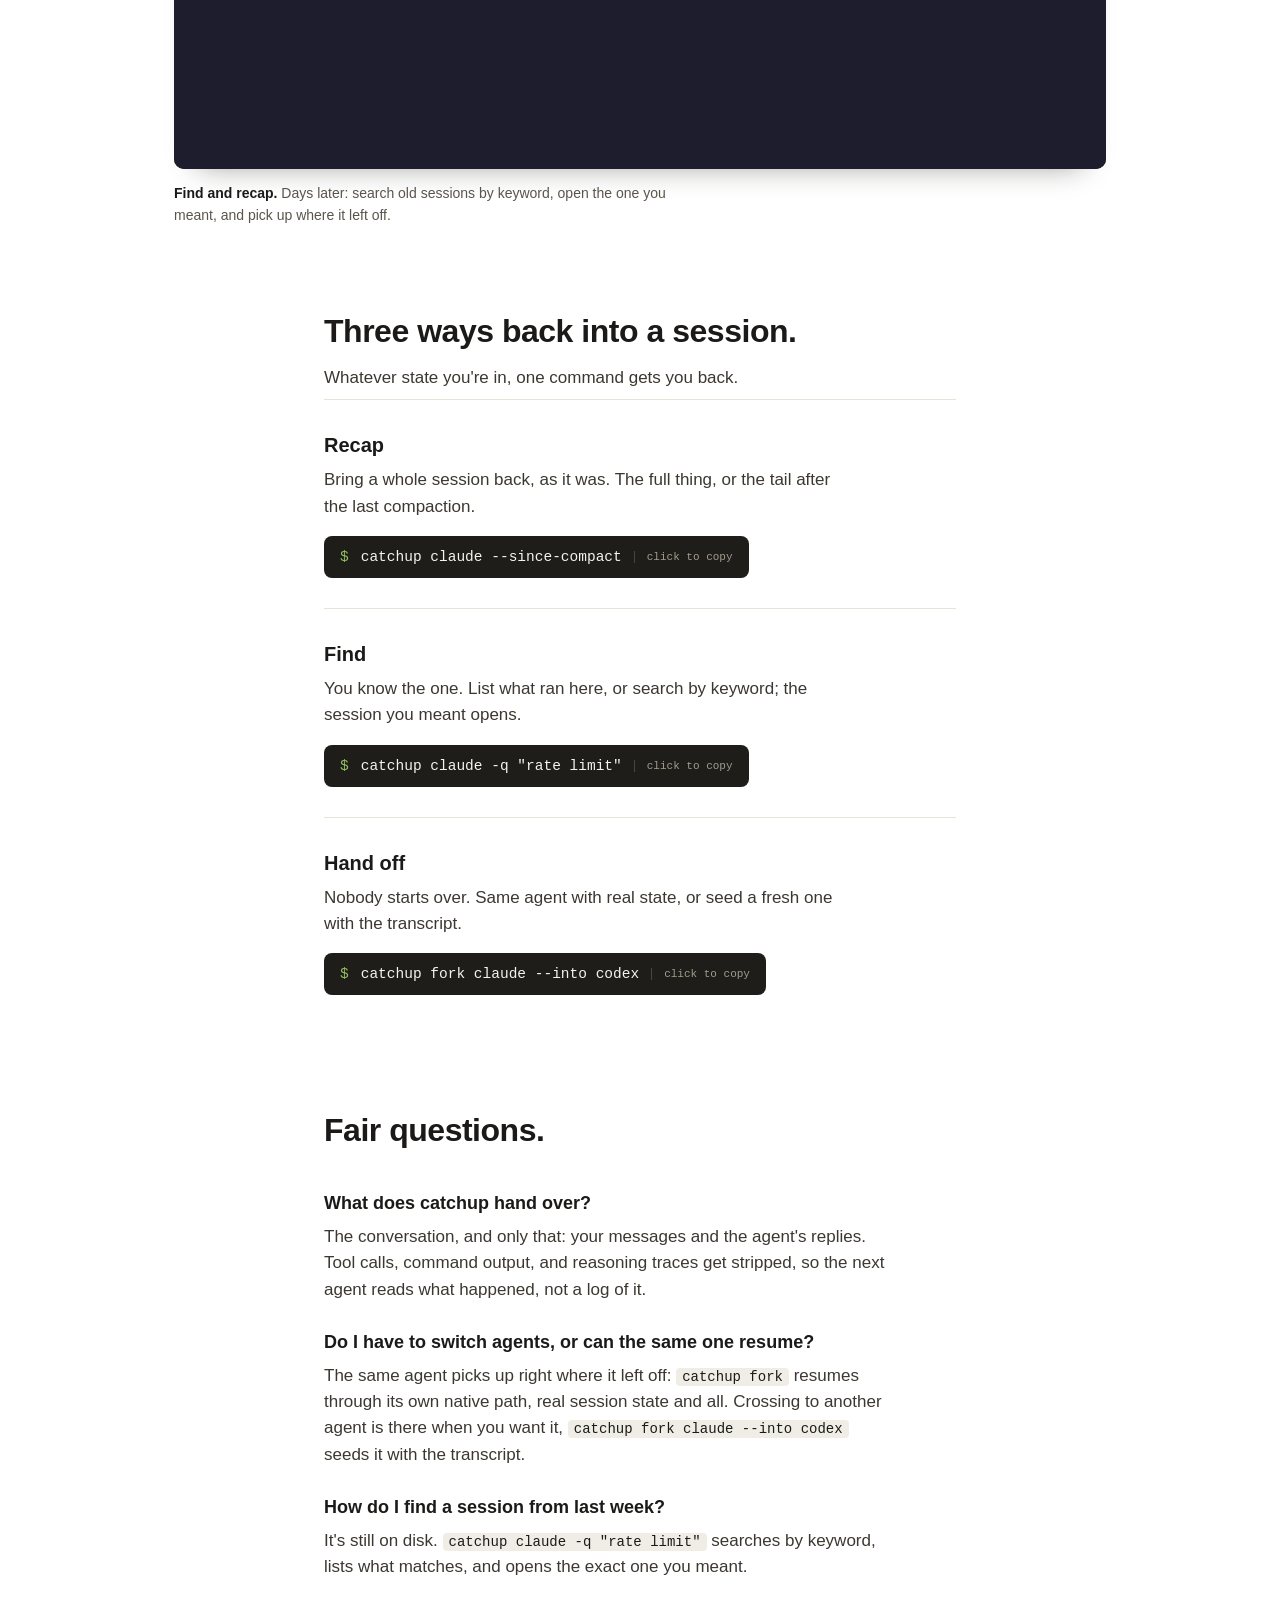
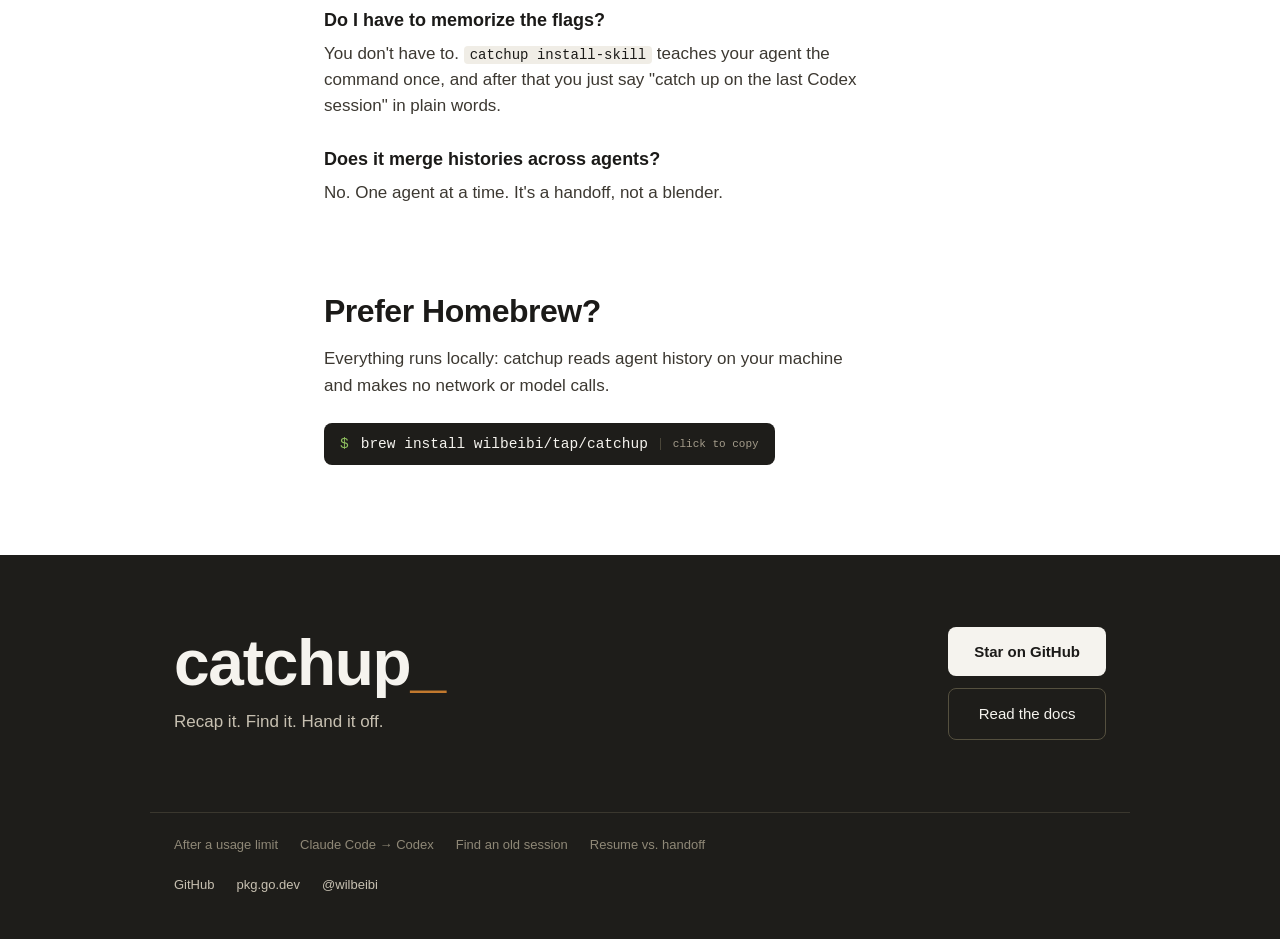
==== commit b5fb5580: "Put curl installer at the top" ====
--- a/public/index.html
+++ b/public/index.html
@@ -173,6 +173,9 @@
   .cmd .p { color: #8fbf5f; flex-shrink: 0; }
   .cmd .t { overflow-x: auto; white-space: nowrap; scrollbar-width: none; user-select: text; -webkit-user-select: text; }
   .cmd .copy { color: #a49c8b; font-size: 11px; white-space: nowrap; flex-shrink: 0; border-left: 1px solid #4a4639; padding-left: 12px; }
+  .hero-install { margin-bottom: 22px; }
+  .hero-install .t { display: flex; flex-wrap: wrap; gap: 0 .65em; white-space: normal; }
+  .hero-install .part { white-space: nowrap; }
 
   /* the white stage */
   figure { margin: 0; padding: clamp(36px, 6vh, 72px) 0 0; }
@@ -273,6 +276,8 @@
   }
   @media (max-width: 560px) {
     .cmd { width: 100%; }
+    .cmd .copy { display: none; }
+    .hero-install { gap: 8px; padding-left: 12px; padding-right: 12px; font-size: 13px; }
     .endcard .actions { width: 100%; }
   }
 </style>
@@ -301,7 +306,15 @@
     </h1>
     <div class="monologue">
       <p>It's 4:50 on a Friday. The fix is half done. Claude Code stops. Maybe it says <span class="mono">5-hour limit reached &#8729; resets 10pm</span>.</p>
-      <p>You could open another agent and retype everything the two of you figured out. Or you could type this:</p>
+      <p>You could open another agent and retype everything the two of you figured out. Or install catchup:</p>
+    </div>
+    <button class="cmd hero-install" onclick="copyCmd(this, 'curl -fsSL https://catchup.pages.dev/install | sh', '/_events/installer-copy')" aria-label="Copy the curl install command">
+      <span class="p">$</span>
+      <span class="t"><span class="part">curl -fsSL</span><span class="part">https://catchup.pages.dev/install</span><span class="part">| sh</span></span>
+      <span class="copy">click to copy</span>
+    </button>
+    <div class="monologue">
+      <p>Then hand the session to the next agent:</p>
     </div>
     <button class="cmd" onclick="copyCmd(this, 'catchup fork claude --into codex')" aria-label="Copy the command: catchup fork claude --into codex">
       <span class="p">$</span>
@@ -416,21 +429,15 @@
 
 <section class="install">
   <div class="col">
-    <h2>Install it before you need it.</h2>
-    <p>One binary, no config, MIT-licensed. Works on macOS, Linux, and Windows. Everything runs locally: catchup reads agent history on your machine and makes no network or model calls.</p>
+    <h2>Prefer Homebrew?</h2>
+    <p>Everything runs locally: catchup reads agent history on your machine and makes no network or model calls.</p>
     <div class="cmds">
       <button class="cmd" onclick="copyCmd(this, 'brew install wilbeibi/tap/catchup')" aria-label="Copy the Homebrew install command">
         <span class="p">$</span>
         <span class="t">brew install wilbeibi/tap/catchup</span>
         <span class="copy">click to copy</span>
       </button>
-      <button class="cmd" onclick="copyCmd(this, 'curl -fsSL https://catchup.pages.dev/install.sh | sh', '/_events/installer-copy')" aria-label="Copy the install script command">
-        <span class="p">$</span>
-        <span class="t">curl -fsSL https://catchup.pages.dev/install.sh | sh</span>
-        <span class="copy">click to copy</span>
-      </button>
-    </div>
-    <p class="alt">On Windows, grab the zip from <a href="https://github.com/wilbeibi/catchup/releases/latest" style="color: inherit;">the latest release</a>. Then, optionally: <code>catchup install-skill</code> so your agents know it exists.</p>
+    </div>
   </div>
 </section>
 
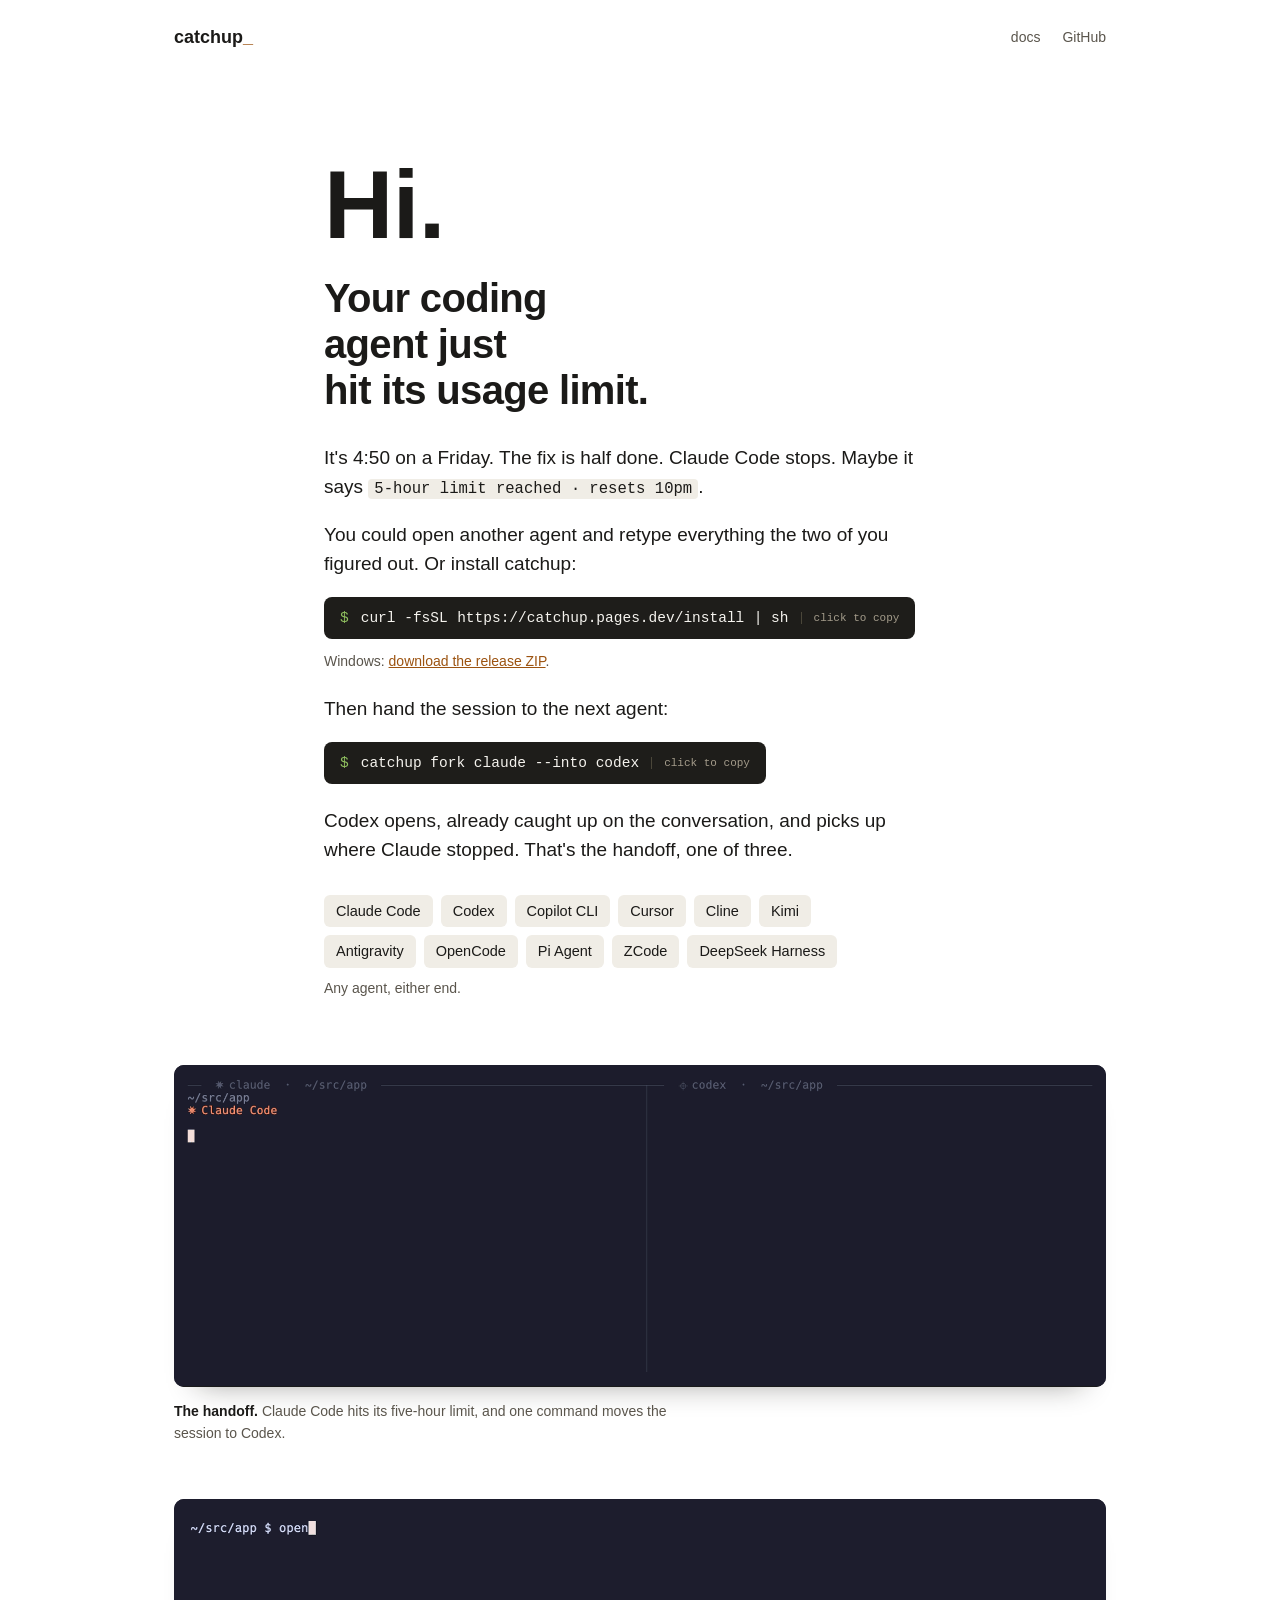
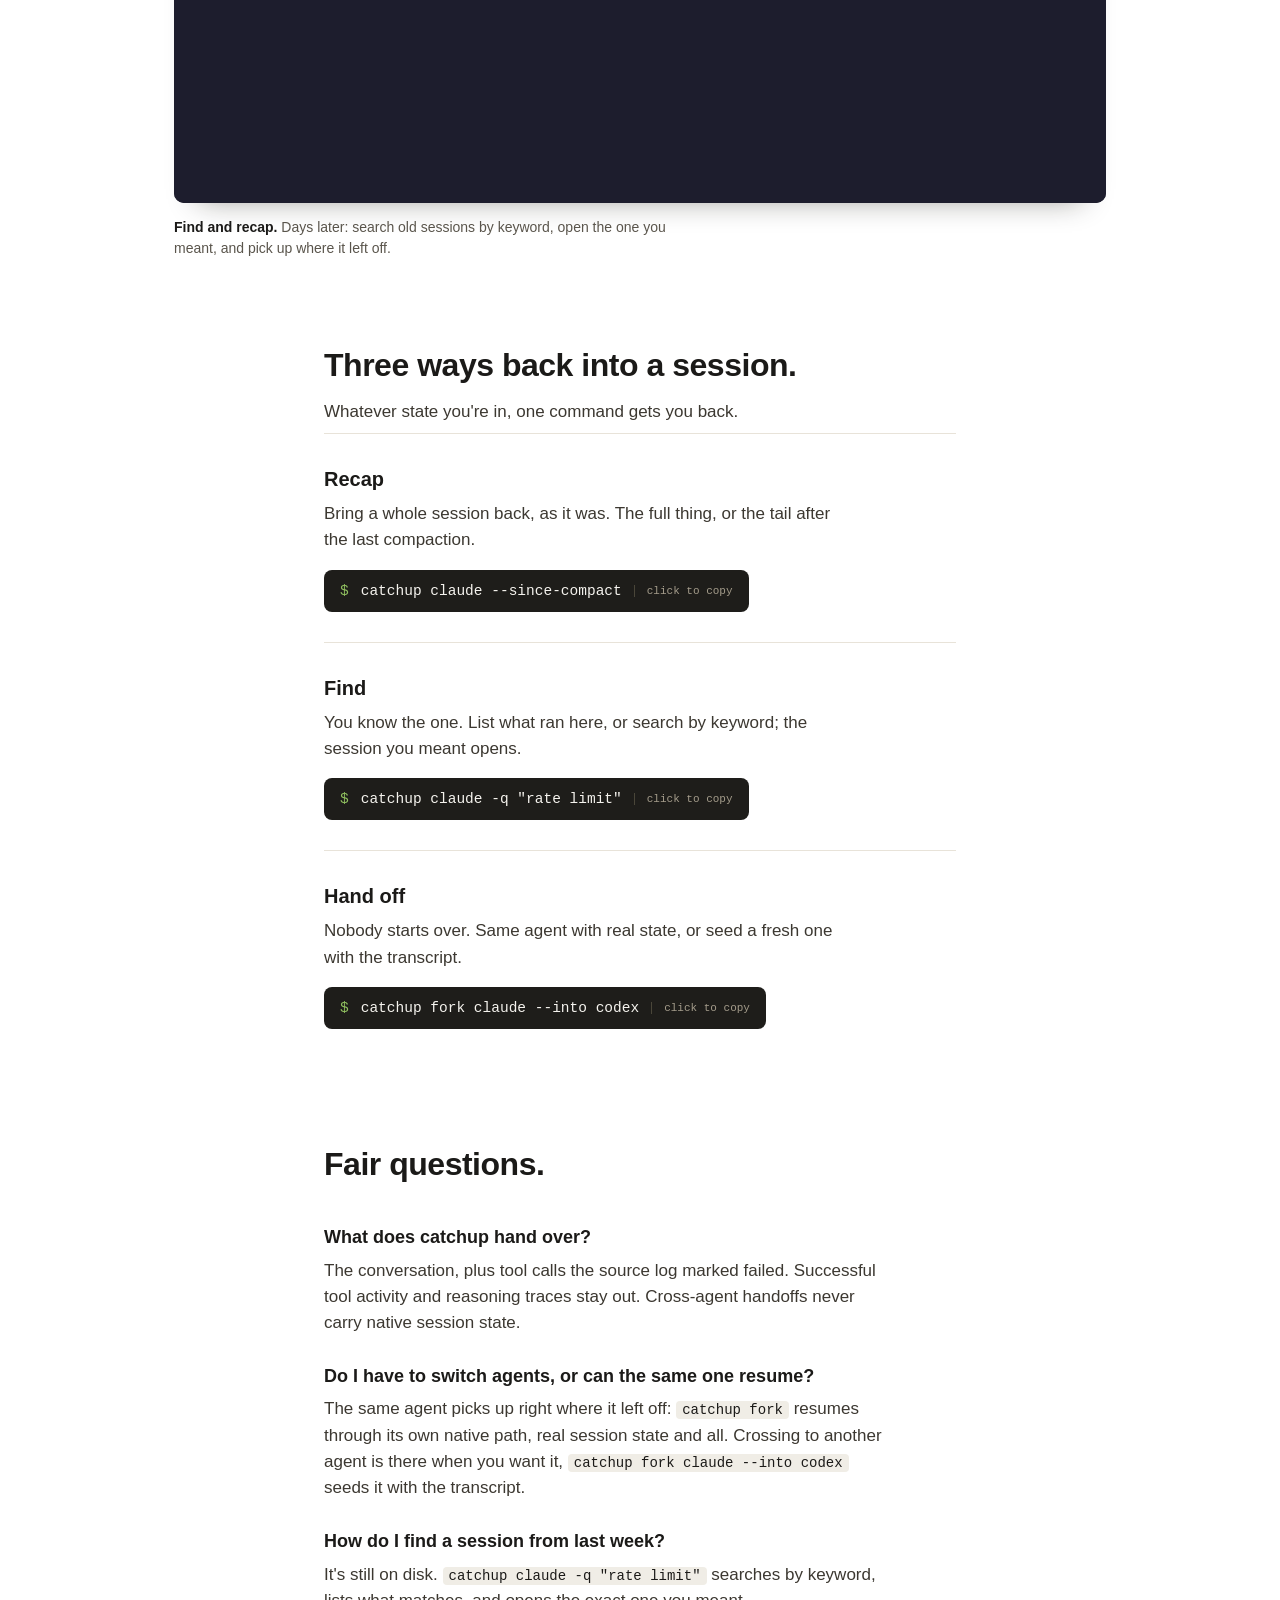
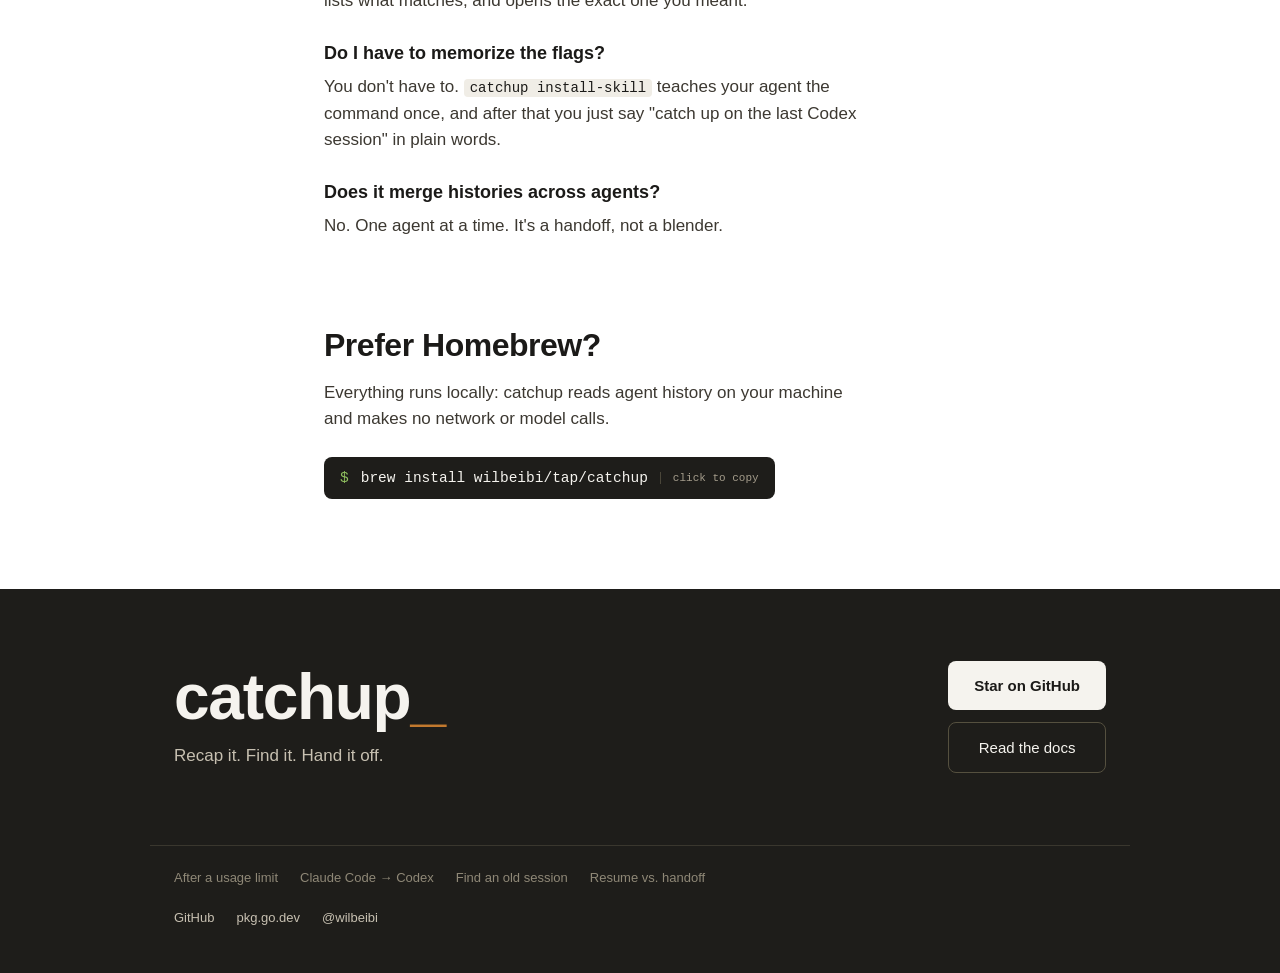
==== commit 18bf6ab9: "site: clarify v1.0 handoffs and Windows" ====
--- a/public/index.html
+++ b/public/index.html
@@ -52,7 +52,7 @@
   "softwareHelp": "https://github.com/wilbeibi/catchup#usage",
   "license": "https://opensource.org/licenses/MIT",
   "programmingLanguage": "Go",
-  "softwareVersion": "0.5.1",
+  "softwareVersion": "1.0.0",
   "offers": { "@type": "Offer", "price": "0", "priceCurrency": "USD" },
   "sameAs": [
     "https://github.com/wilbeibi/catchup",
@@ -83,7 +83,7 @@
       "name": "What does catchup hand over?",
       "acceptedAnswer": {
         "@type": "Answer",
-        "text": "The conversation, and only that: your messages and the agent's replies. Tool calls, command output, and reasoning traces get stripped, so the next agent reads what happened, not a log of it."
+        "text": "The conversation, plus tool calls the source log marked failed. Successful tool activity and reasoning traces stay out. Cross-agent handoffs never carry native session state."
       }
     },
     {
@@ -176,6 +176,8 @@
   .hero-install { margin-bottom: 22px; }
   .hero-install .t { display: flex; flex-wrap: wrap; gap: 0 .65em; white-space: normal; }
   .hero-install .part { white-space: nowrap; }
+  .windows-install { margin: -10px 0 22px; color: #5a554c; font-size: 14px; }
+  .windows-install a { color: #9c5310; }
 
   /* the white stage */
   figure { margin: 0; padding: clamp(36px, 6vh, 72px) 0 0; }
@@ -313,6 +315,7 @@
       <span class="t"><span class="part">curl -fsSL</span><span class="part">https://catchup.pages.dev/install</span><span class="part">| sh</span></span>
       <span class="copy">click to copy</span>
     </button>
+    <p class="windows-install">Windows: <a href="https://github.com/wilbeibi/catchup/releases">download the release ZIP</a>.</p>
     <div class="monologue">
       <p>Then hand the session to the next agent:</p>
     </div>
@@ -338,7 +341,7 @@
         <li>ZCode</li>
         <li>DeepSeek Harness</li>
       </ul>
-      <p class="agents-tag">Any of them, either end.</p>
+      <p class="agents-tag">Any agent, either end.</p>
     </div>
   </div>
 </header>
@@ -402,7 +405,7 @@
 
     <div class="qa-item">
       <h3>What does catchup hand over?</h3>
-      <p>The conversation, and only that: your messages and the agent's replies. Tool calls, command output, and reasoning traces get stripped, so the next agent reads what happened, not a log of it.</p>
+      <p>The conversation, plus tool calls the source log marked failed. Successful tool activity and reasoning traces stay out. Cross-agent handoffs never carry native session state.</p>
     </div>
 
     <div class="qa-item">
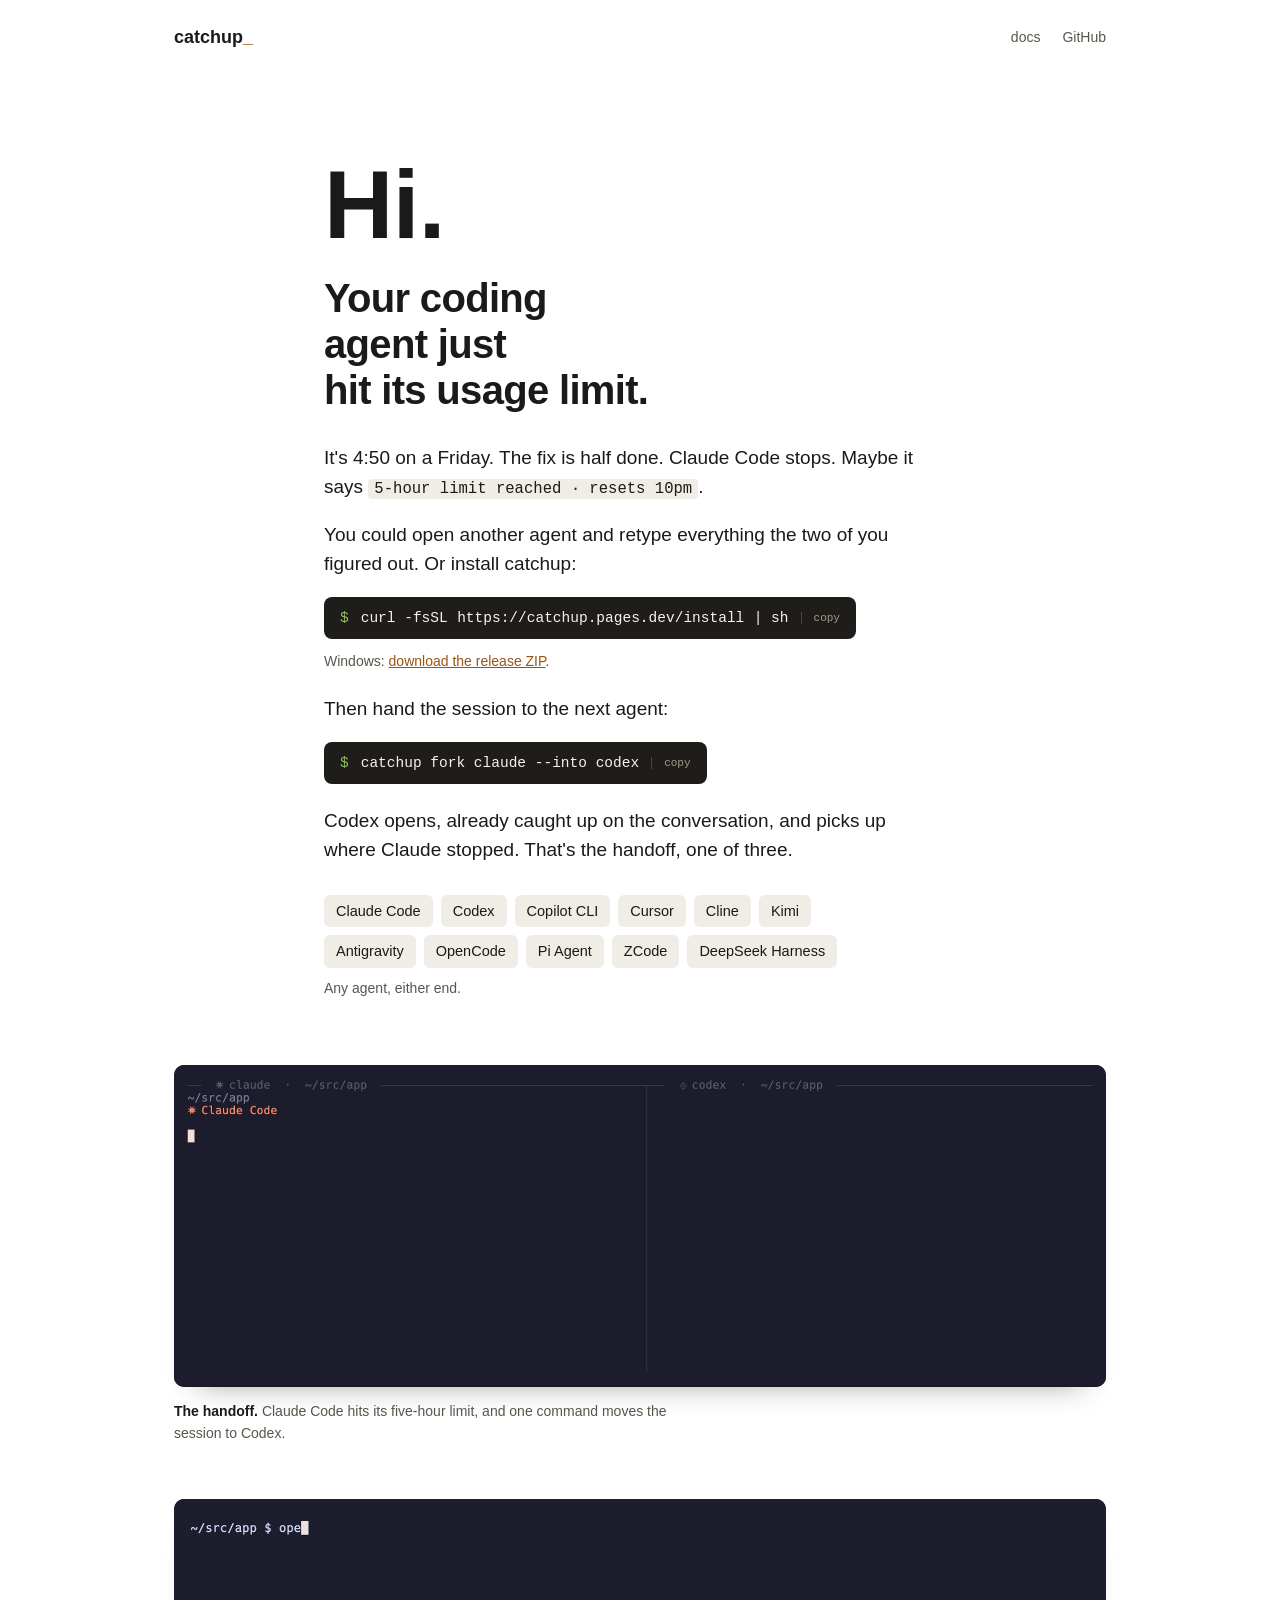
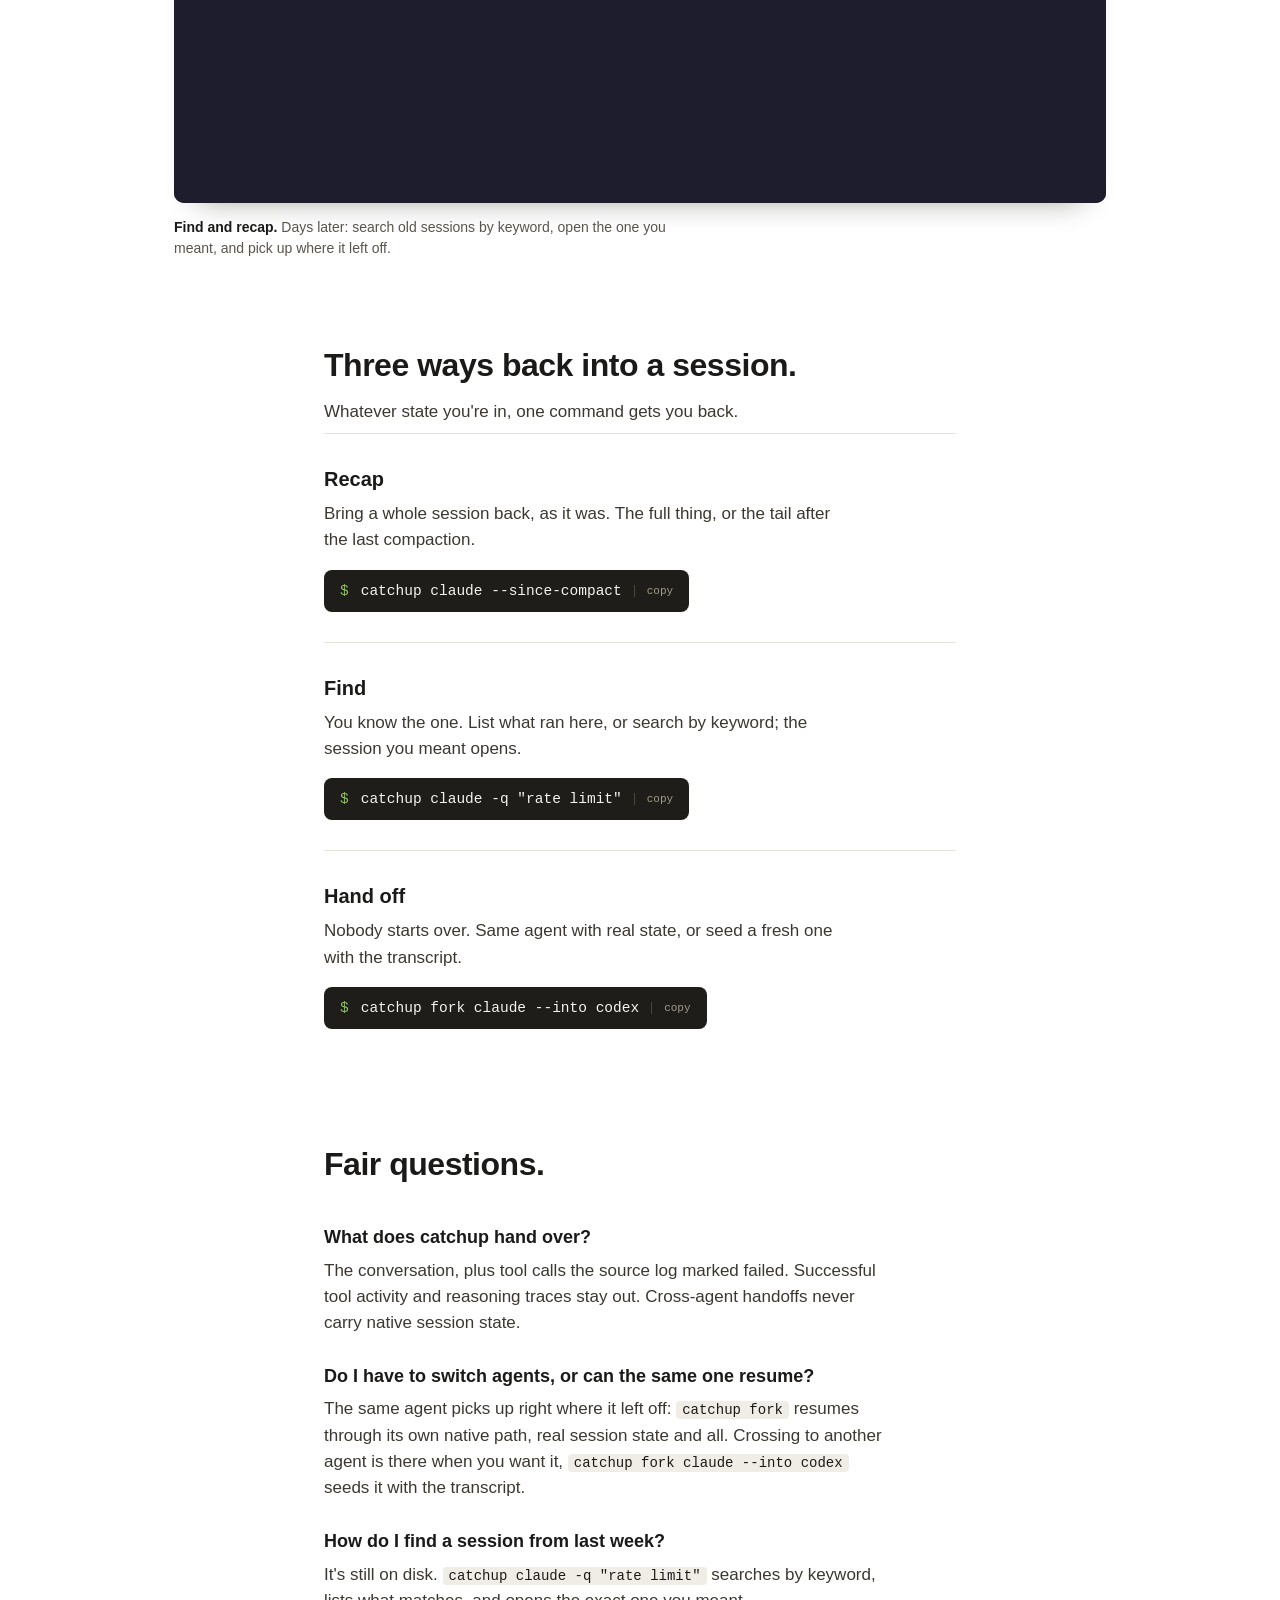
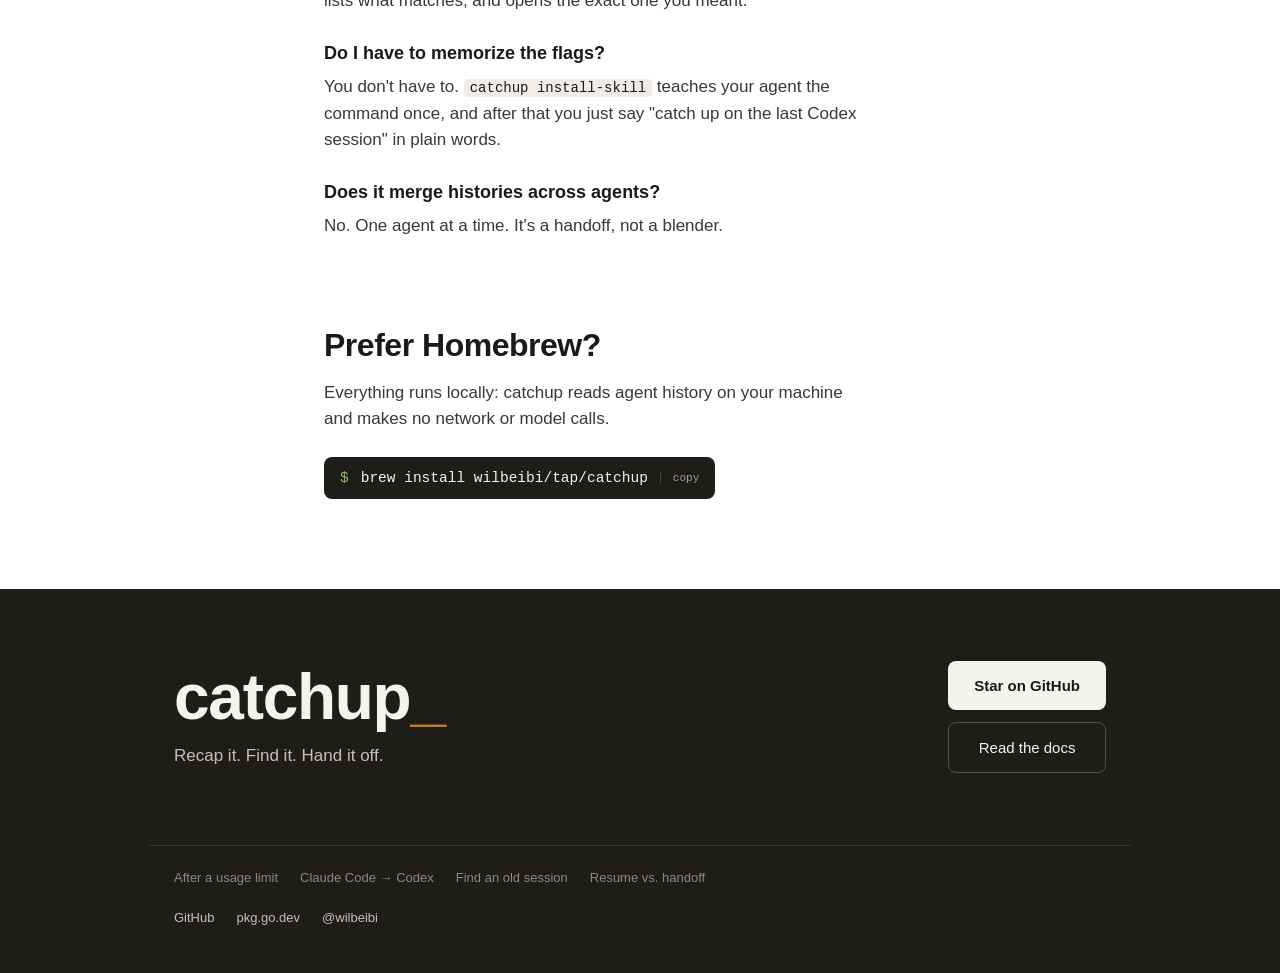
==== commit b70e8408: "Shorten the copy affordance label to "copy" Claude-Session: https://claude.ai/code/session_016LCNiZu" ====
--- a/public/index.html
+++ b/public/index.html
@@ -313,7 +313,7 @@
     <button class="cmd hero-install" onclick="copyCmd(this, 'curl -fsSL https://catchup.pages.dev/install | sh', '/_events/installer-copy')" aria-label="Copy the curl install command">
       <span class="p">$</span>
       <span class="t"><span class="part">curl -fsSL</span><span class="part">https://catchup.pages.dev/install</span><span class="part">| sh</span></span>
-      <span class="copy">click to copy</span>
+      <span class="copy">copy</span>
     </button>
     <p class="windows-install">Windows: <a href="https://github.com/wilbeibi/catchup/releases">download the release ZIP</a>.</p>
     <div class="monologue">
@@ -322,7 +322,7 @@
     <button class="cmd" onclick="copyCmd(this, 'catchup fork claude --into codex')" aria-label="Copy the command: catchup fork claude --into codex">
       <span class="p">$</span>
       <span class="t">catchup fork claude --into codex</span>
-      <span class="copy">click to copy</span>
+      <span class="copy">copy</span>
     </button>
     <div class="monologue" style="margin-top: 22px;">
       <p>Codex opens, already caught up on the conversation, and picks up where Claude stopped. That's the handoff, one of three.</p>
@@ -373,7 +373,7 @@
       <button class="cmd" onclick="copyCmd(this, 'catchup claude --since-compact')" aria-label="Copy the command: catchup claude --since-compact">
         <span class="p">$</span>
         <span class="t">catchup claude --since-compact</span>
-        <span class="copy">click to copy</span>
+        <span class="copy">copy</span>
       </button>
     </div>
 
@@ -383,7 +383,7 @@
       <button class="cmd" onclick="copyCmd(this, 'catchup claude -q &quot;rate limit&quot;')" aria-label="Copy the command: catchup claude -q rate limit">
         <span class="p">$</span>
         <span class="t">catchup claude -q "rate limit"</span>
-        <span class="copy">click to copy</span>
+        <span class="copy">copy</span>
       </button>
     </div>
 
@@ -393,7 +393,7 @@
       <button class="cmd" onclick="copyCmd(this, 'catchup fork claude --into codex')" aria-label="Copy the command: catchup fork claude --into codex">
         <span class="p">$</span>
         <span class="t">catchup fork claude --into codex</span>
-        <span class="copy">click to copy</span>
+        <span class="copy">copy</span>
       </button>
     </div>
   </div>
@@ -438,7 +438,7 @@
       <button class="cmd" onclick="copyCmd(this, 'brew install wilbeibi/tap/catchup')" aria-label="Copy the Homebrew install command">
         <span class="p">$</span>
         <span class="t">brew install wilbeibi/tap/catchup</span>
-        <span class="copy">click to copy</span>
+        <span class="copy">copy</span>
       </button>
     </div>
   </div>
@@ -494,7 +494,7 @@
       if (!el) return;
       el.textContent = msg;
       clearTimeout(btn.__t);
-      btn.__t = setTimeout(function () { el.textContent = 'click to copy'; }, 1600);
+      btn.__t = setTimeout(function () { el.textContent = 'copy'; }, 1600);
     };
     var fallback = function () {
       var t = btn.querySelector('.t');
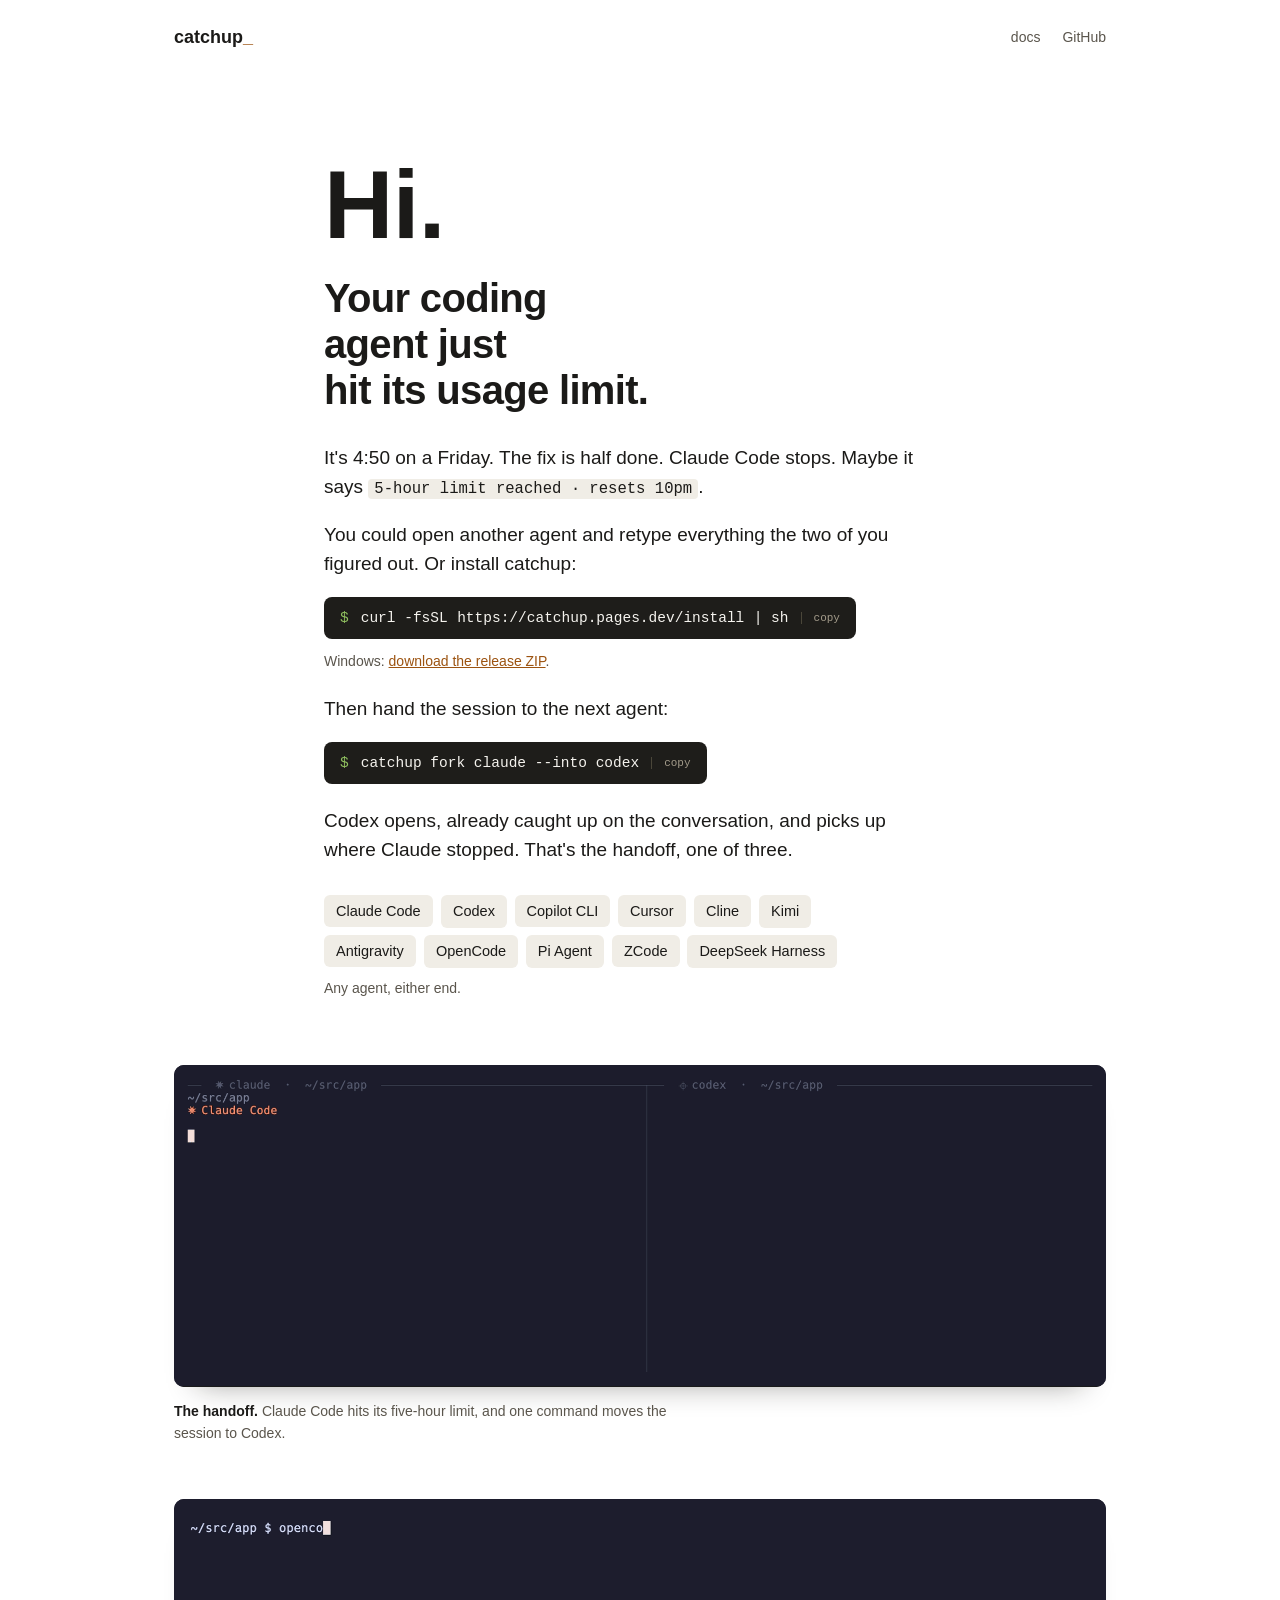
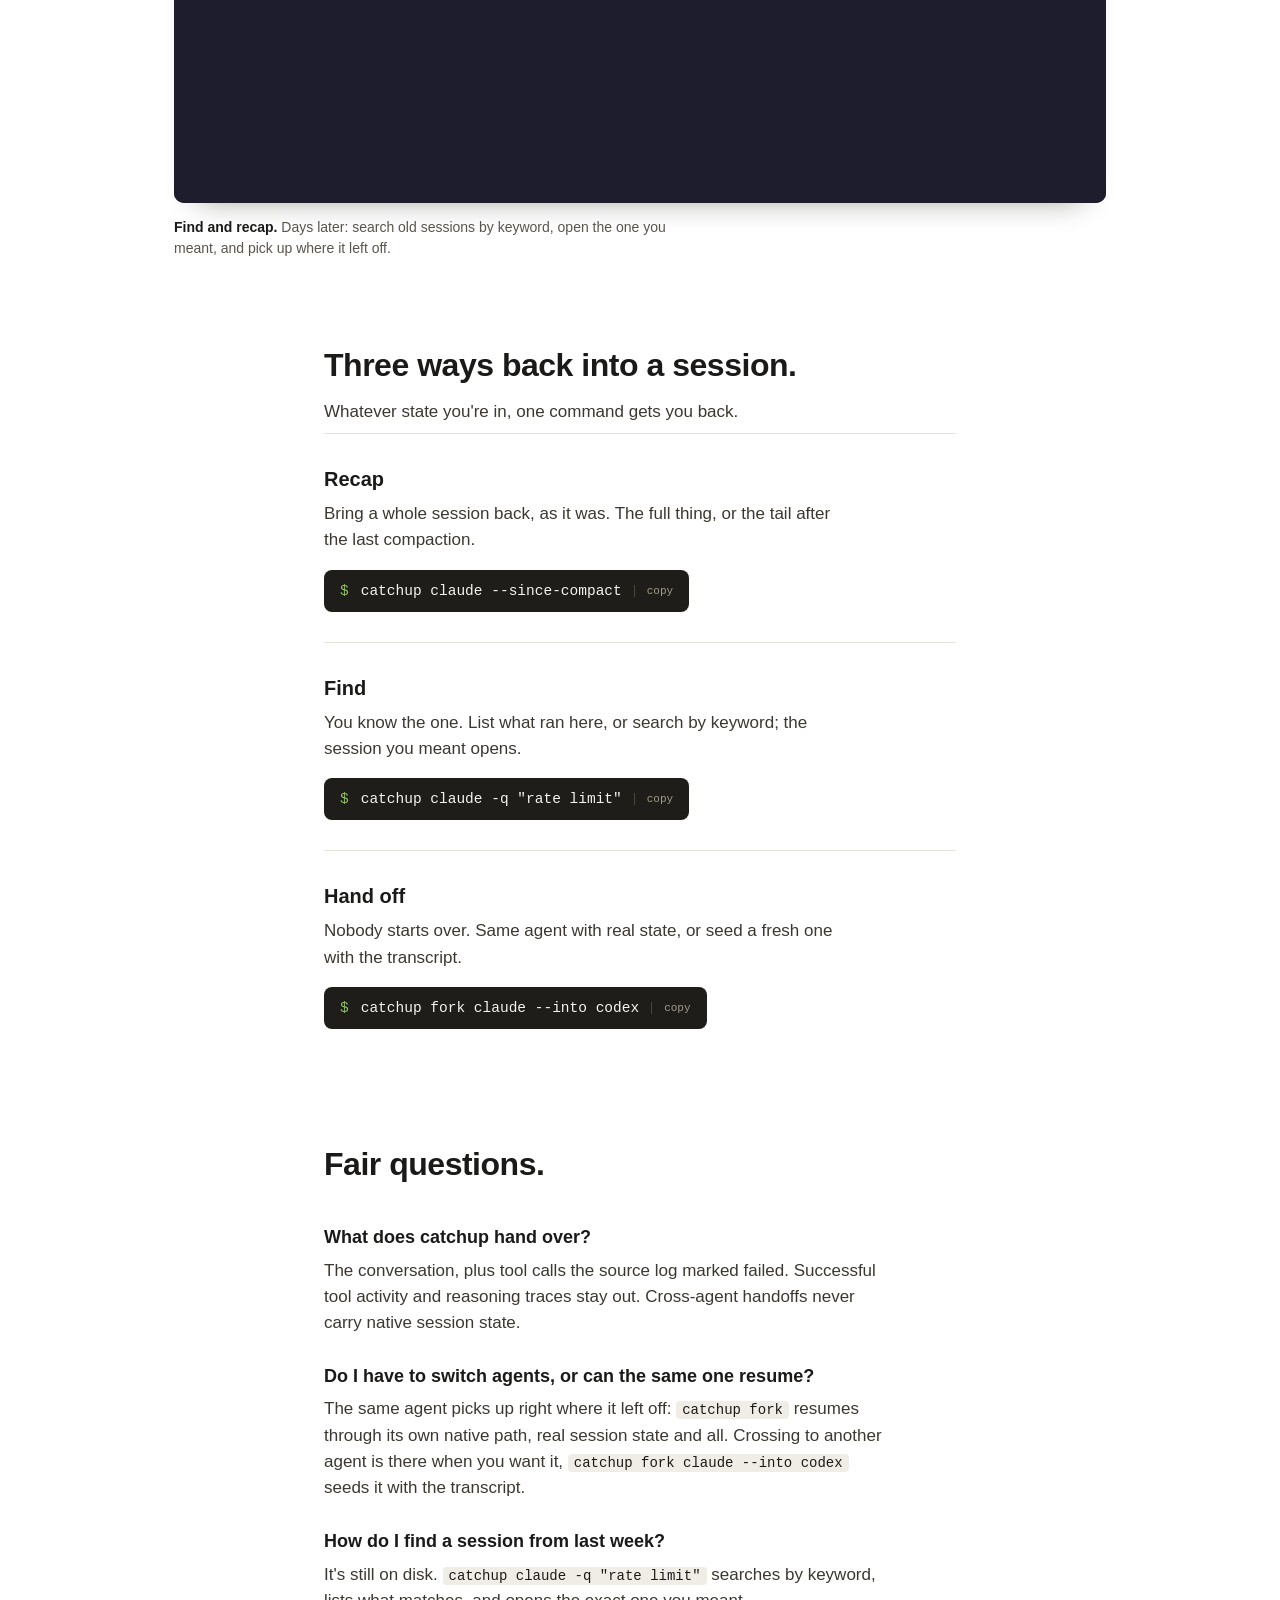
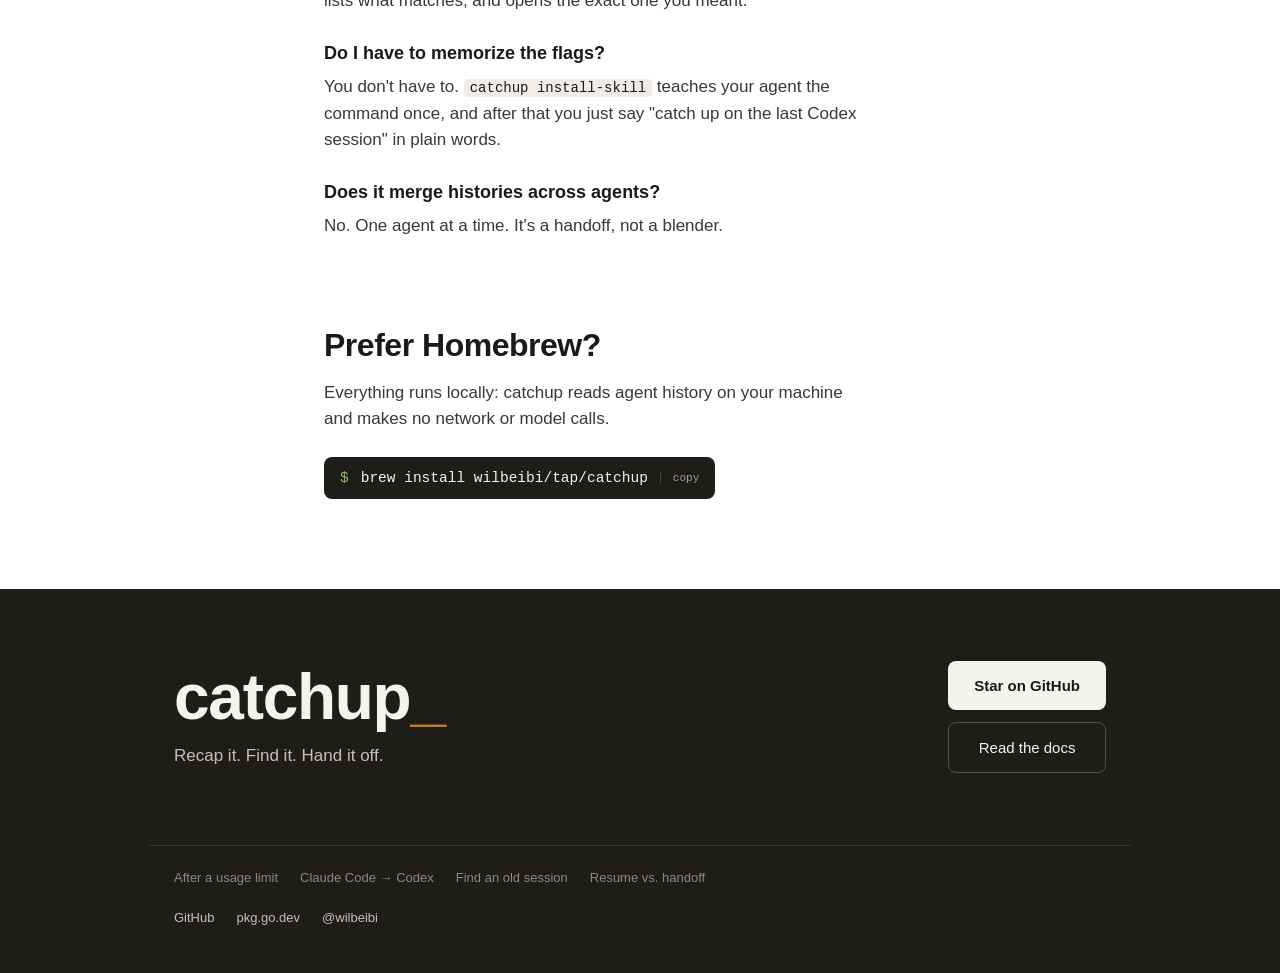
==== commit 328fa58b: "Let the agent chips arrive one at a time The supported-agents list faded in as one block. It now ent" ====
--- a/public/index.html
+++ b/public/index.html
@@ -268,6 +268,9 @@
     .enter > *:nth-child(3) { animation-delay: .12s; }
     .enter > *:nth-child(4) { animation-delay: .18s; }
     .enter > *:nth-child(5) { animation-delay: .24s; }
+    /* the agent chips arrive one at a time, so the block must not also fade as a unit */
+    .enter > .agents-block { animation: none; }
+    .agents li, .agents-tag { animation: rise .45s cubic-bezier(0.16, 1, 0.3, 1) both; animation-delay: calc(.3s + var(--i, 11) * 40ms); }
     h1 .failure .quota { animation: quota 8s cubic-bezier(0.16, 1, 0.3, 1) infinite; }
     h1 .failure .outage { animation: outage 8s cubic-bezier(0.16, 1, 0.3, 1) infinite; }
     figure .frame { animation: lift both; animation-timeline: view(); animation-range: entry 5% cover 22%; }
@@ -329,17 +332,17 @@
     </div>
     <div class="agents-block">
       <ul class="agents" aria-label="Supported agents">
-        <li>Claude Code</li>
-        <li>Codex</li>
-        <li>Copilot CLI</li>
-        <li>Cursor</li>
-        <li>Cline</li>
-        <li>Kimi</li>
-        <li>Antigravity</li>
-        <li>OpenCode</li>
-        <li>Pi Agent</li>
-        <li>ZCode</li>
-        <li>DeepSeek Harness</li>
+        <li style="--i: 0">Claude Code</li>
+        <li style="--i: 1">Codex</li>
+        <li style="--i: 2">Copilot CLI</li>
+        <li style="--i: 3">Cursor</li>
+        <li style="--i: 4">Cline</li>
+        <li style="--i: 5">Kimi</li>
+        <li style="--i: 6">Antigravity</li>
+        <li style="--i: 7">OpenCode</li>
+        <li style="--i: 8">Pi Agent</li>
+        <li style="--i: 9">ZCode</li>
+        <li style="--i: 10">DeepSeek Harness</li>
       </ul>
       <p class="agents-tag">Any agent, either end.</p>
     </div>
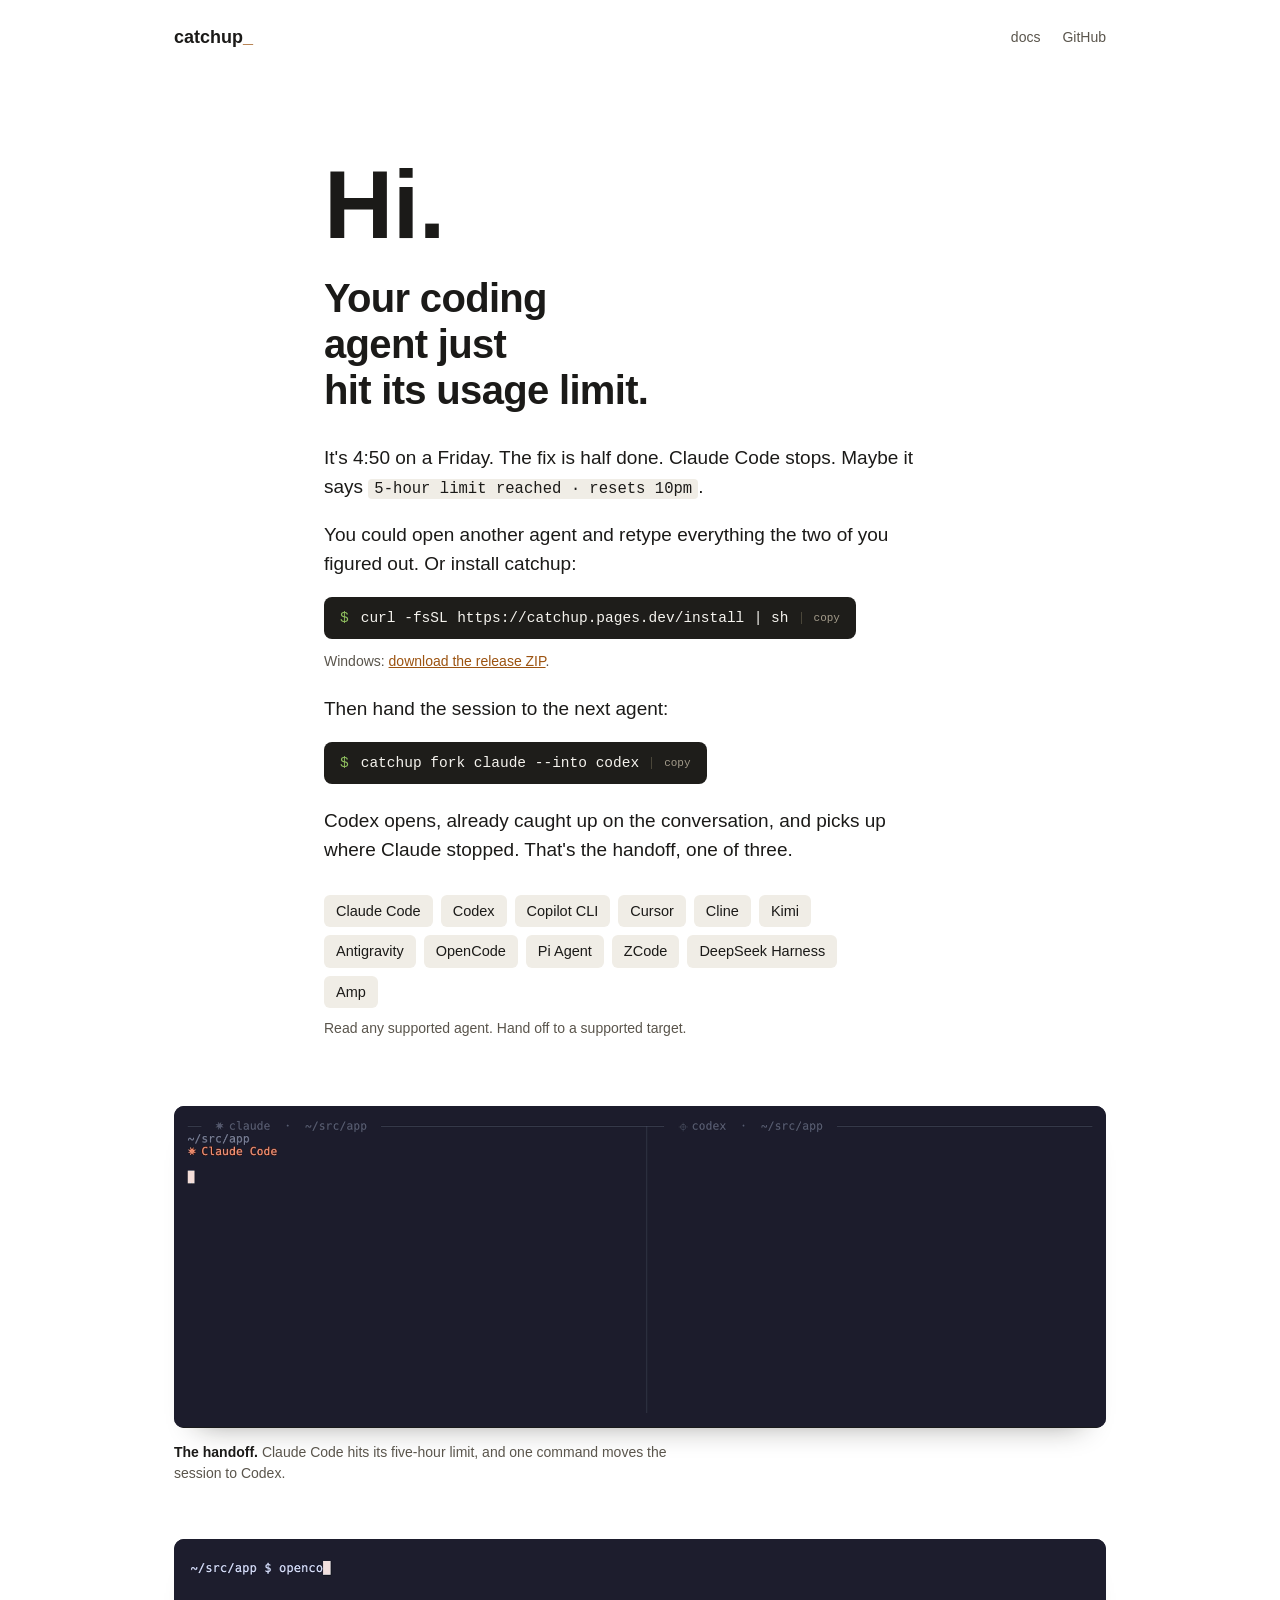
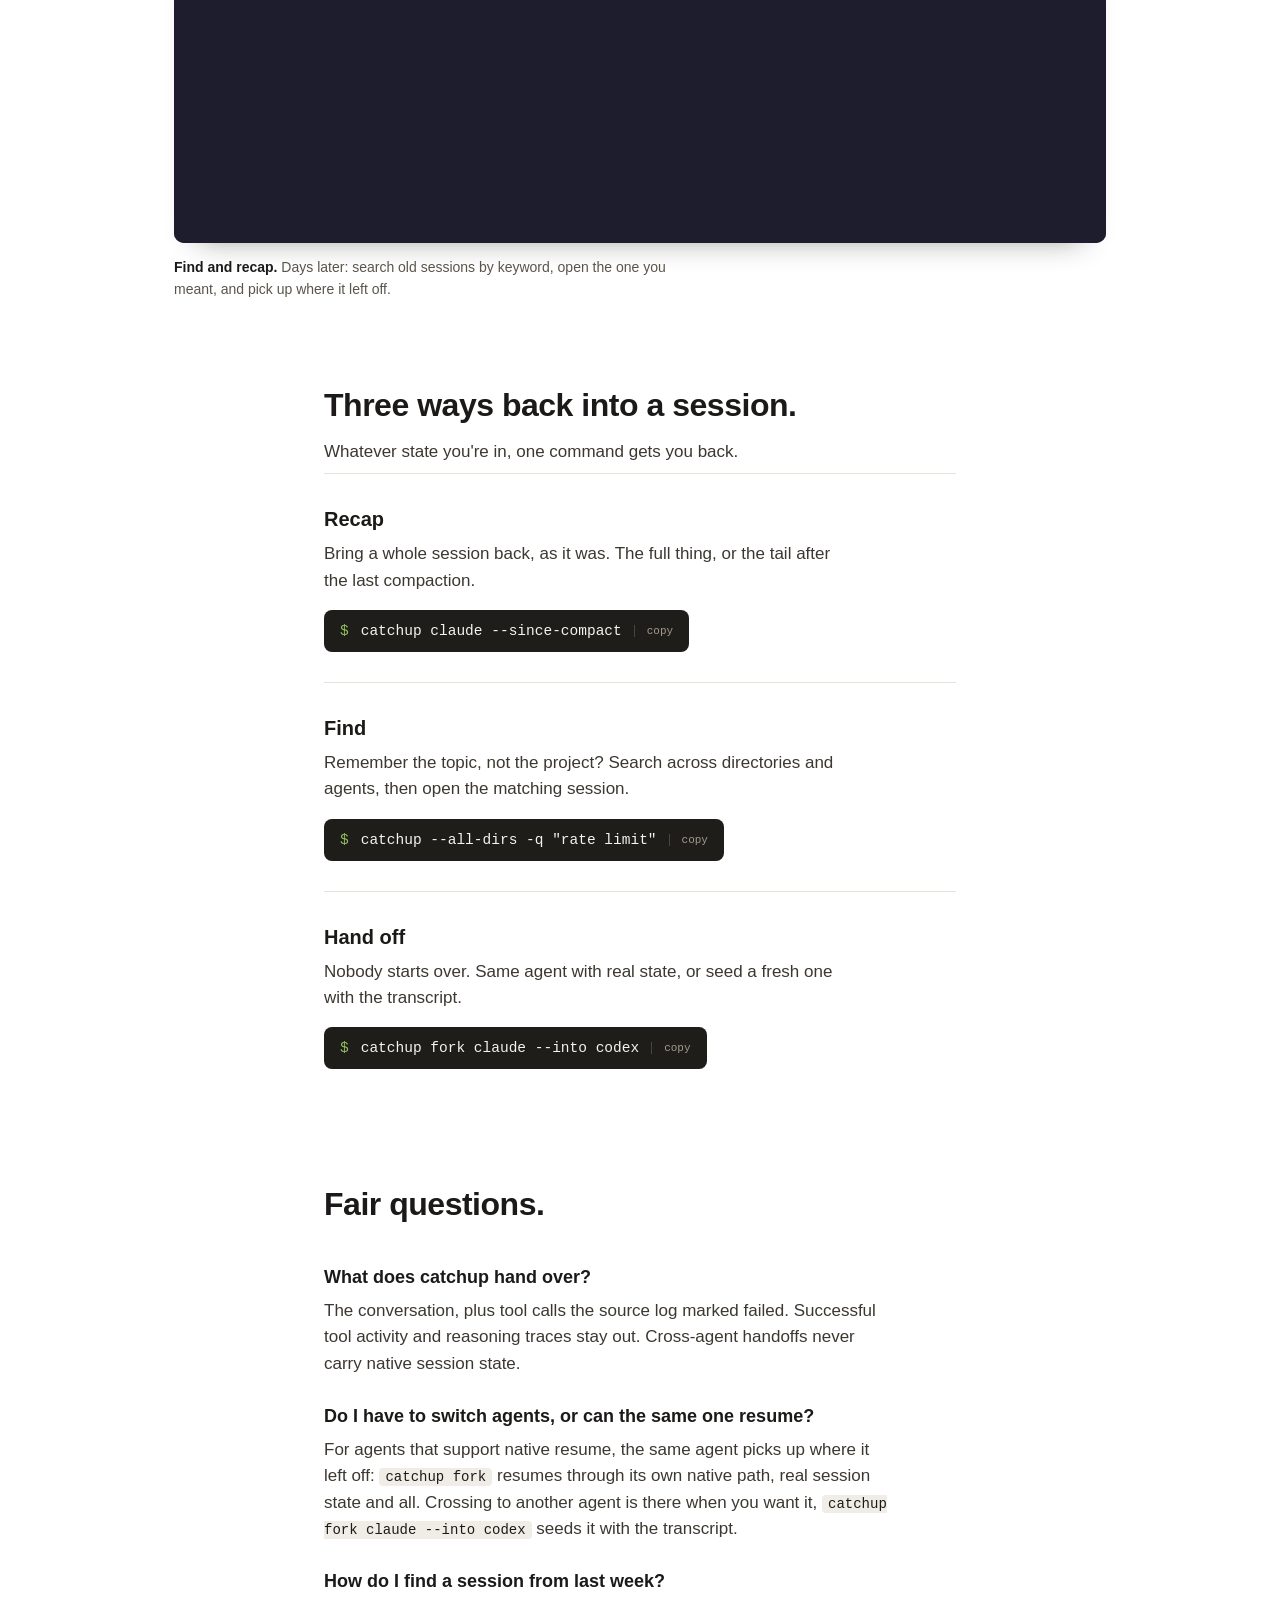
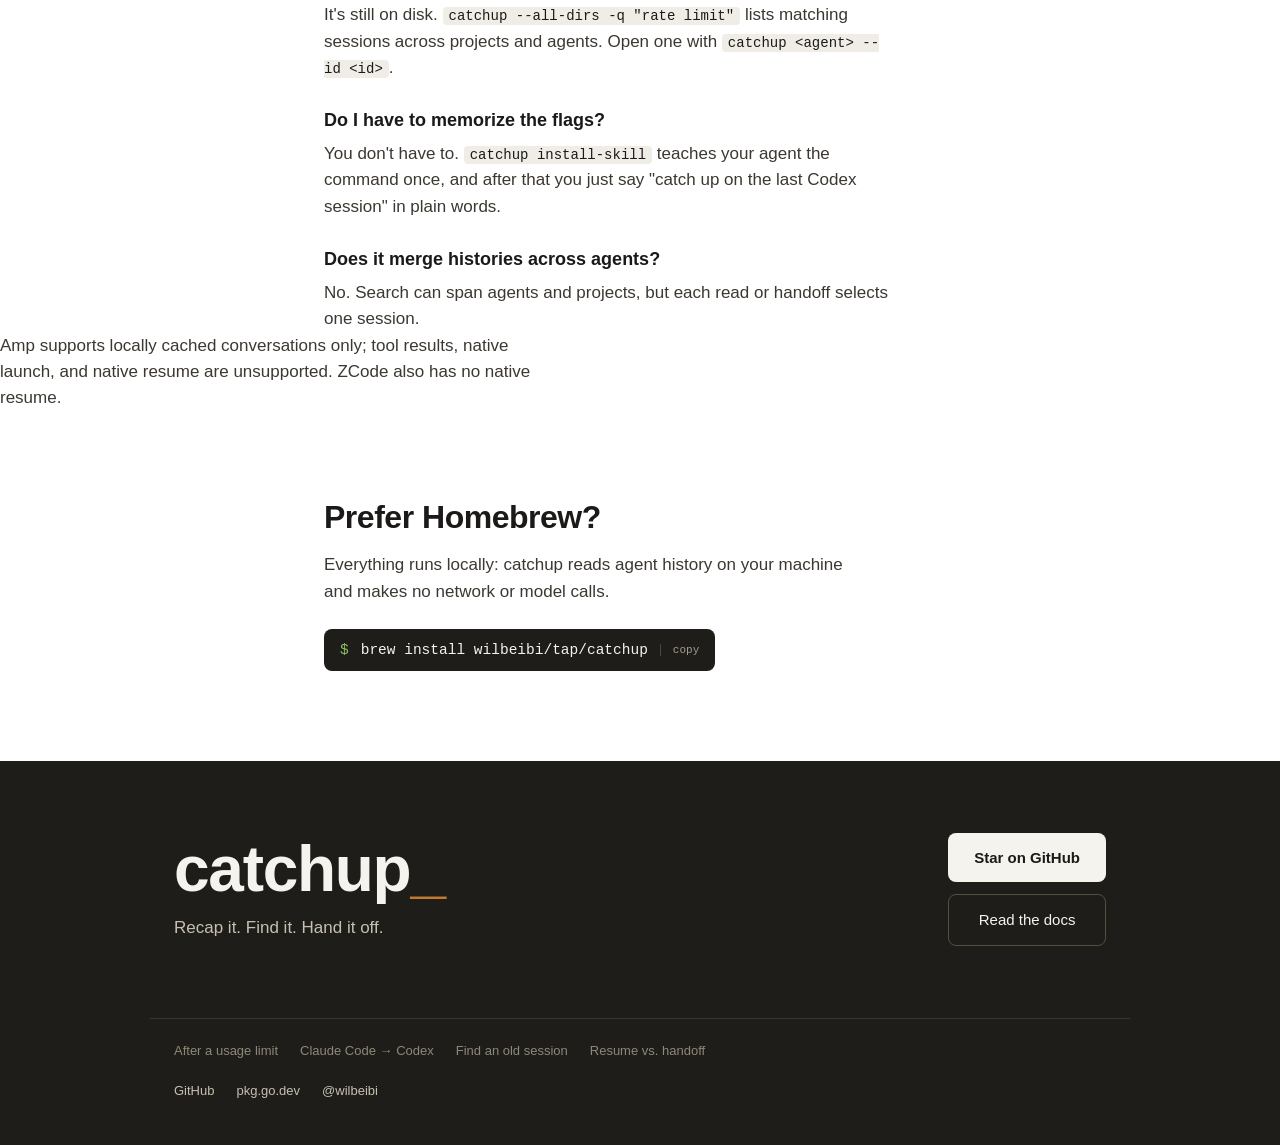
==== commit a687a6dc: "site: document cross-project discovery and Amp source limits" ====
--- a/public/index.html
+++ b/public/index.html
@@ -4,7 +4,7 @@
 <meta charset="utf-8">
 <meta name="viewport" content="width=device-width, initial-scale=1">
 <title>catchup - pick up a coding agent session without starting over</title>
-<meta name="description" content="catchup is an open-source CLI that reads your last Claude Code, Codex, Copilot CLI, Cursor, Cline, Kimi, Antigravity, OpenCode, Pi Agent, ZCode, or DeepSeek Harness session and hands it to the next agent. When an agent stops mid-task, catchup fork --into keeps the work moving.">
+<meta name="description" content="catchup is an open-source CLI that reads your last Claude Code, Codex, Copilot CLI, Cursor, Cline, Kimi, Antigravity, OpenCode, Pi Agent, ZCode, DeepSeek Harness, or Amp session and hands it to the next agent. When an agent stops mid-task, catchup fork --into keeps the work moving.">
 <meta name="keywords" content="catchup, AI coding agent, Claude Code, Codex, Copilot CLI, Cursor CLI, Cline, Kimi Code, Antigravity, agy, OpenCode, Pi Agent, ZCode, DeepSeek Harness, usage limit, session handoff, context handoff, CLI, Go">
 <!--
   max-snippet:-1 removes the length cap on the text snippet a generative answer
@@ -46,7 +46,7 @@
   "applicationCategory": "DeveloperApplication",
   "applicationSubCategory": "Command-line tool",
   "operatingSystem": "macOS, Linux, Windows",
-  "description": "CLI that reads Claude Code, Codex, Copilot CLI, Cursor, Cline, Kimi, Antigravity, OpenCode, Pi Agent, ZCode & DeepSeek Harness session history so you can recap a session, find the right one, and hand it to the next agent as clean Markdown.",
+  "description": "CLI that reads Claude Code, Codex, Copilot CLI, Cursor, Cline, Kimi, Antigravity, OpenCode, Pi Agent, ZCode, DeepSeek Harness & Amp session history so you can recap a session, find the right one, and hand it to the next agent as clean Markdown.",
   "url": "https://catchup.pages.dev/",
   "downloadUrl": "https://github.com/wilbeibi/catchup",
   "softwareHelp": "https://github.com/wilbeibi/catchup#usage",
@@ -91,7 +91,7 @@
       "name": "Do I have to switch agents, or can the same one resume?",
       "acceptedAnswer": {
         "@type": "Answer",
-        "text": "The same agent picks up right where it left off: catchup fork resumes through its own native path, real session state and all. Crossing to another agent is there when you want it, catchup fork claude --into codex seeds it with the transcript."
+        "text": "For agents that support native resume, the same agent picks up where it left off: catchup fork resumes through its own native path, real session state and all. Crossing to another agent is there when you want it, catchup fork claude --into codex seeds it with the transcript."
       }
     },
     {
@@ -99,7 +99,7 @@
       "name": "How do I find a session from last week?",
       "acceptedAnswer": {
         "@type": "Answer",
-        "text": "It's still on disk. catchup claude -q \"rate limit\" searches by keyword, lists what matches, and opens the exact one you meant."
+        "text": "It's still on disk. catchup --all-dirs -q \"rate limit\" lists matching sessions across projects and agents. Open one with catchup <agent> --id <id>."
       }
     },
     {
@@ -115,7 +115,7 @@
       "name": "Does it merge histories across agents?",
       "acceptedAnswer": {
         "@type": "Answer",
-        "text": "No. One agent at a time. It's a handoff, not a blender."
+        "text": "No. Search can span agents and projects, but each read or handoff selects one session."
       }
     }
   ]
@@ -343,8 +343,9 @@
         <li style="--i: 8">Pi Agent</li>
         <li style="--i: 9">ZCode</li>
         <li style="--i: 10">DeepSeek Harness</li>
+        <li style="--i: 11">Amp</li>
       </ul>
-      <p class="agents-tag">Any agent, either end.</p>
+      <p class="agents-tag">Read any supported agent. Hand off to a supported target.</p>
     </div>
   </div>
 </header>
@@ -382,10 +383,10 @@
 
     <div class="act">
       <h3>Find</h3>
-      <p>You know the one. List what ran here, or search by keyword; the session you meant opens.</p>
-      <button class="cmd" onclick="copyCmd(this, 'catchup claude -q &quot;rate limit&quot;')" aria-label="Copy the command: catchup claude -q rate limit">
+      <p>Remember the topic, not the project? Search across directories and agents, then open the matching session.</p>
+      <button class="cmd" onclick="copyCmd(this, 'catchup --all-dirs -q &quot;rate limit&quot;')" aria-label="Copy the command: catchup --all-dirs -q rate limit">
         <span class="p">$</span>
-        <span class="t">catchup claude -q "rate limit"</span>
+        <span class="t">catchup --all-dirs -q "rate limit"</span>
         <span class="copy">copy</span>
       </button>
     </div>
@@ -413,12 +414,12 @@
 
     <div class="qa-item">
       <h3>Do I have to switch agents, or can the same one resume?</h3>
-      <p>The same agent picks up right where it left off: <code>catchup fork</code> resumes through its own native path, real session state and all. Crossing to another agent is there when you want it, <code>catchup fork claude --into codex</code> seeds it with the transcript.</p>
+      <p>For agents that support native resume, the same agent picks up where it left off: <code>catchup fork</code> resumes through its own native path, real session state and all. Crossing to another agent is there when you want it, <code>catchup fork claude --into codex</code> seeds it with the transcript.</p>
     </div>
 
     <div class="qa-item">
       <h3>How do I find a session from last week?</h3>
-      <p>It's still on disk. <code>catchup claude -q "rate limit"</code> searches by keyword, lists what matches, and opens the exact one you meant.</p>
+      <p>It's still on disk. <code>catchup --all-dirs -q "rate limit"</code> lists matching sessions across projects and agents. Open one with <code>catchup &lt;agent&gt; --id &lt;id&gt;</code>.</p>
     </div>
 
     <div class="qa-item">
@@ -428,10 +429,11 @@
 
     <div class="qa-item">
       <h3>Does it merge histories across agents?</h3>
-      <p>No. One agent at a time. It's a handoff, not a blender.</p>
-    </div>
-  </div>
-</section>
+      <p>No. Search can span agents and projects, but each read or handoff selects one session.</p>
+    </div>
+  </div>
+    <p>Amp supports locally cached conversations only; tool results, native launch, and native resume are unsupported. ZCode also has no native resume.</p>
+  </section>
 
 <section class="install">
   <div class="col">
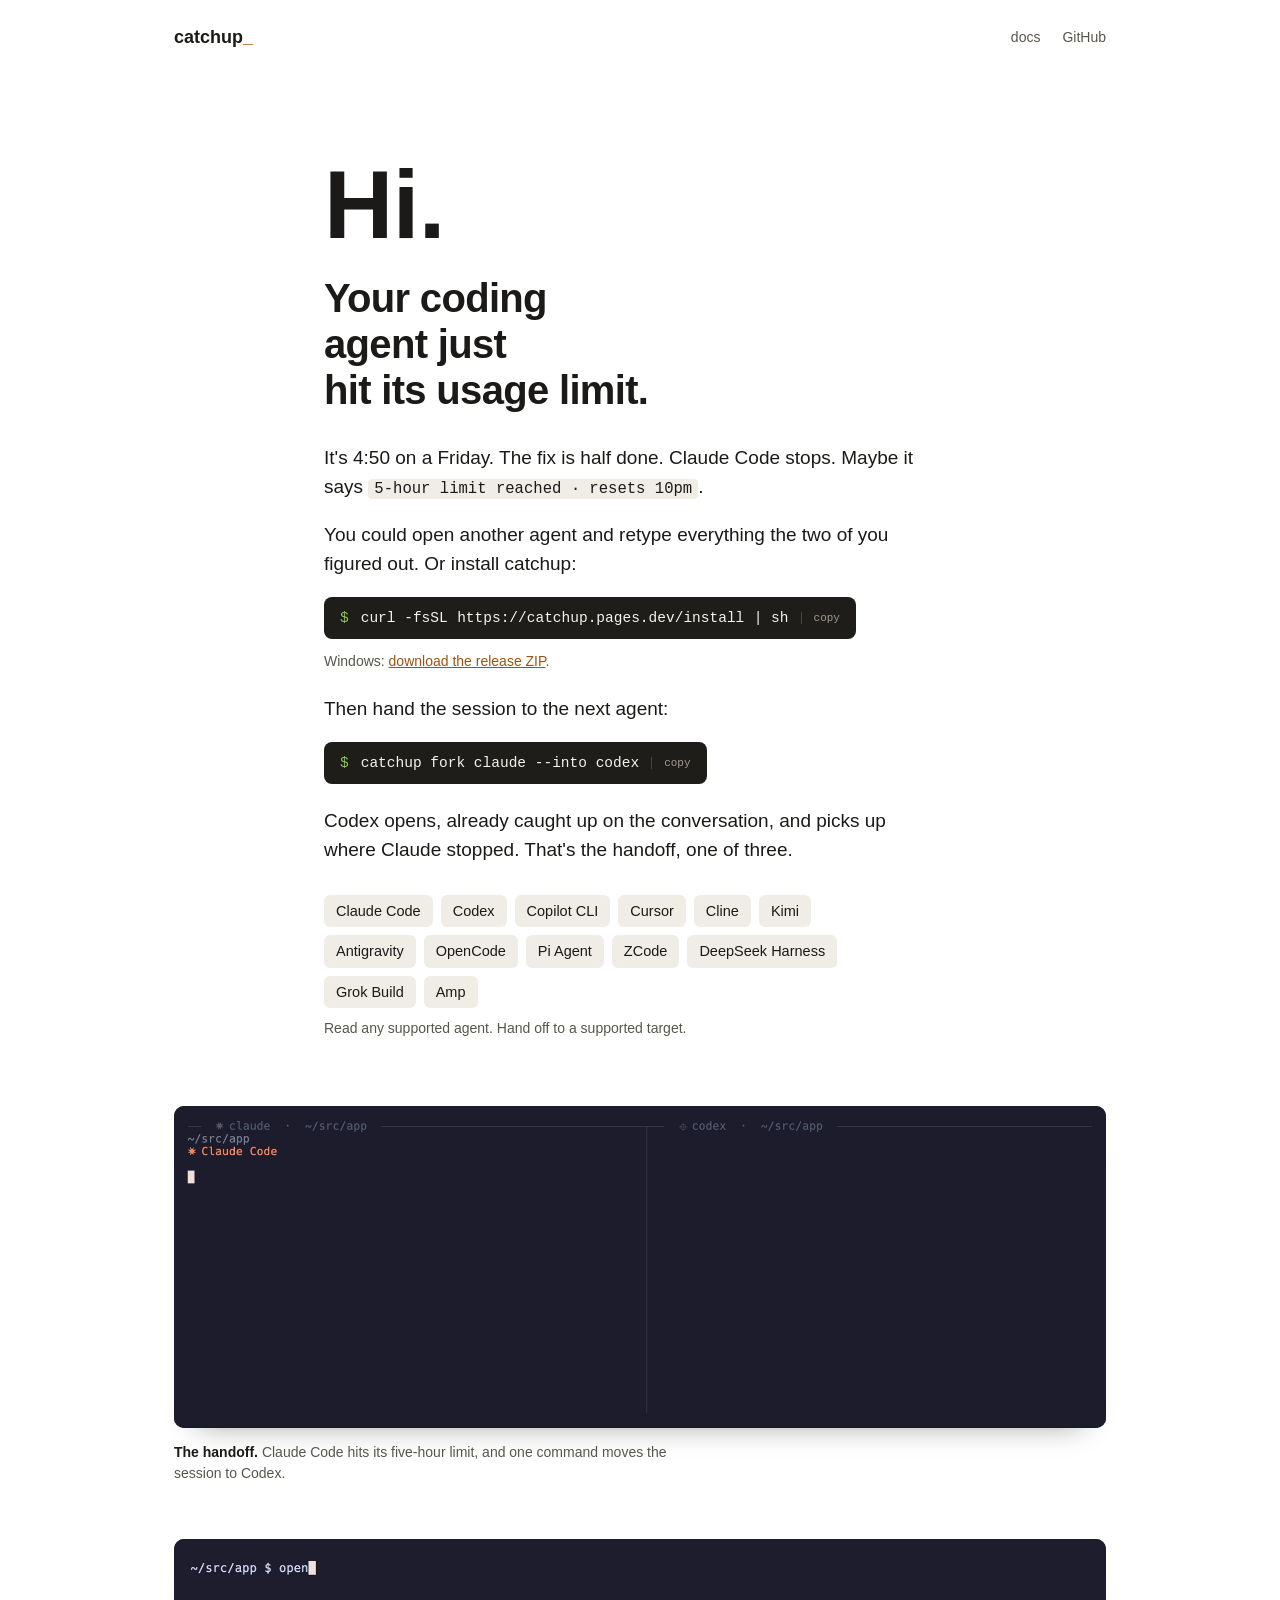
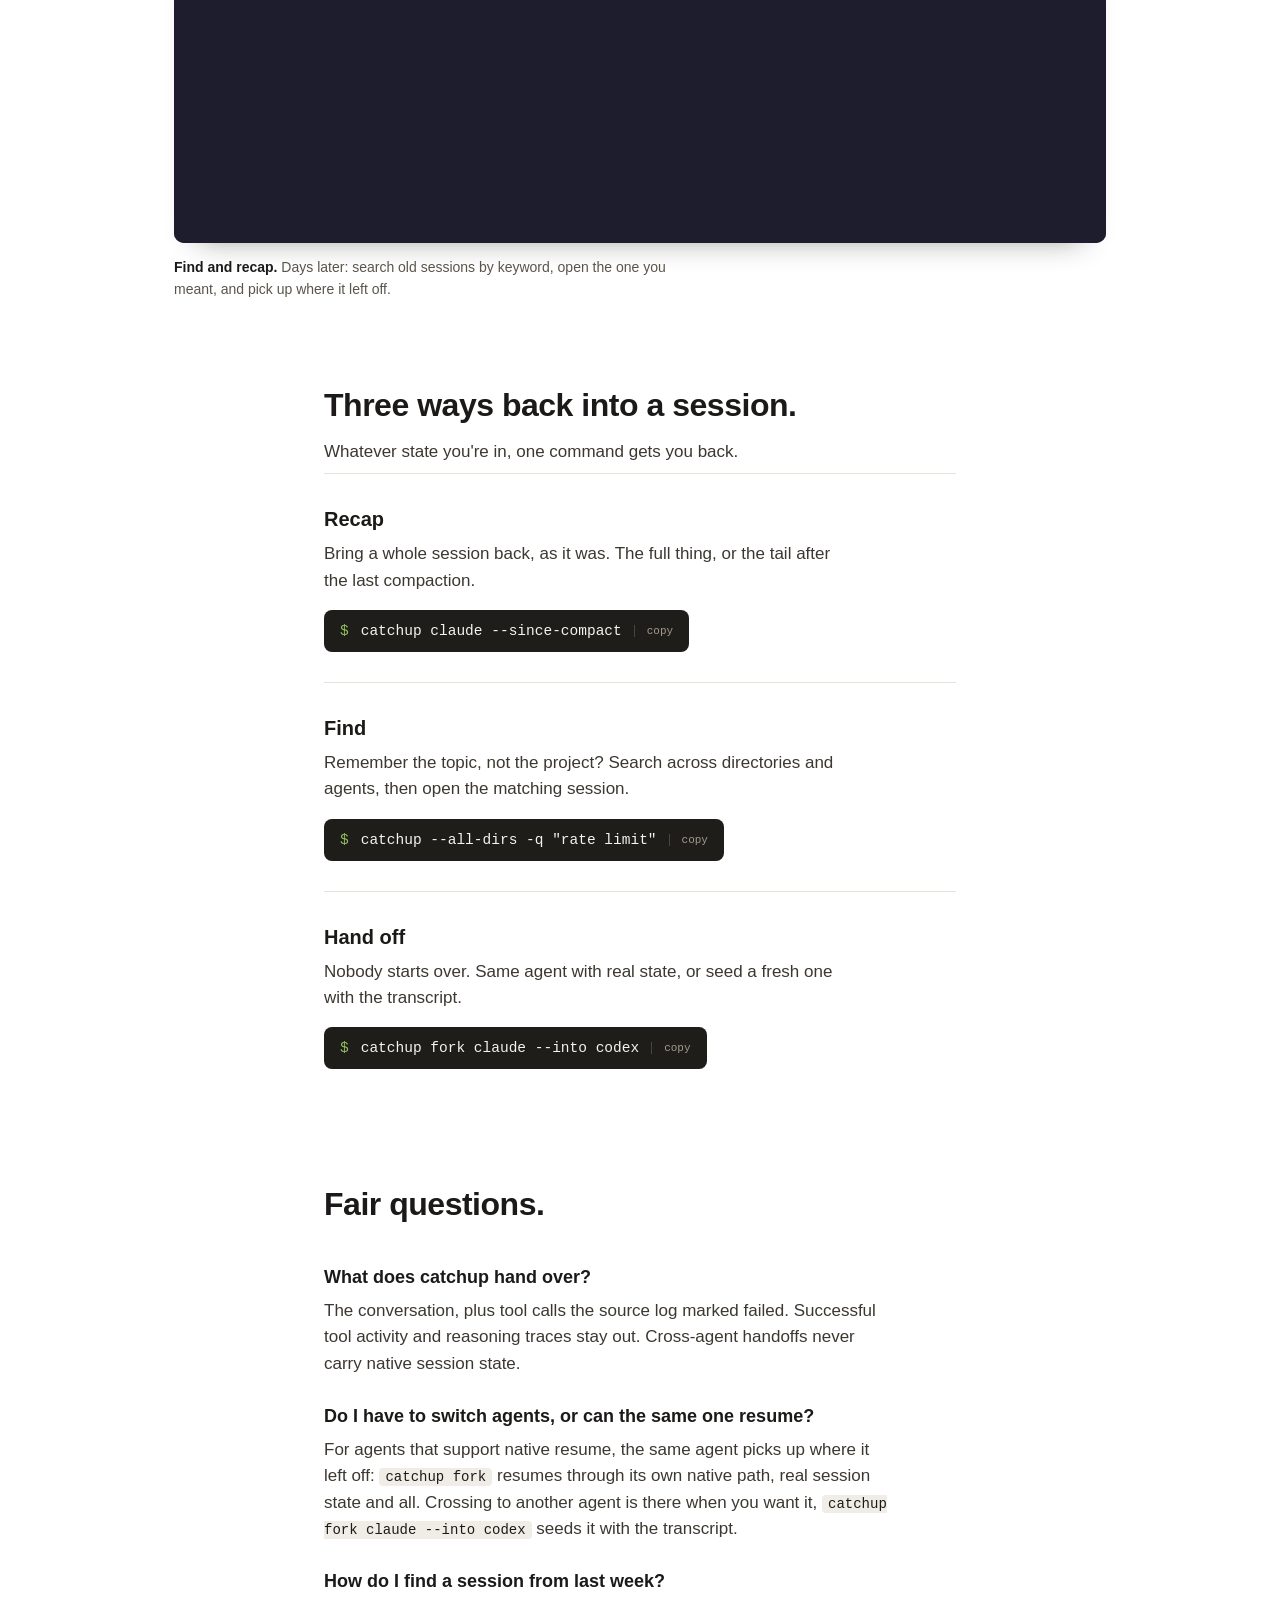
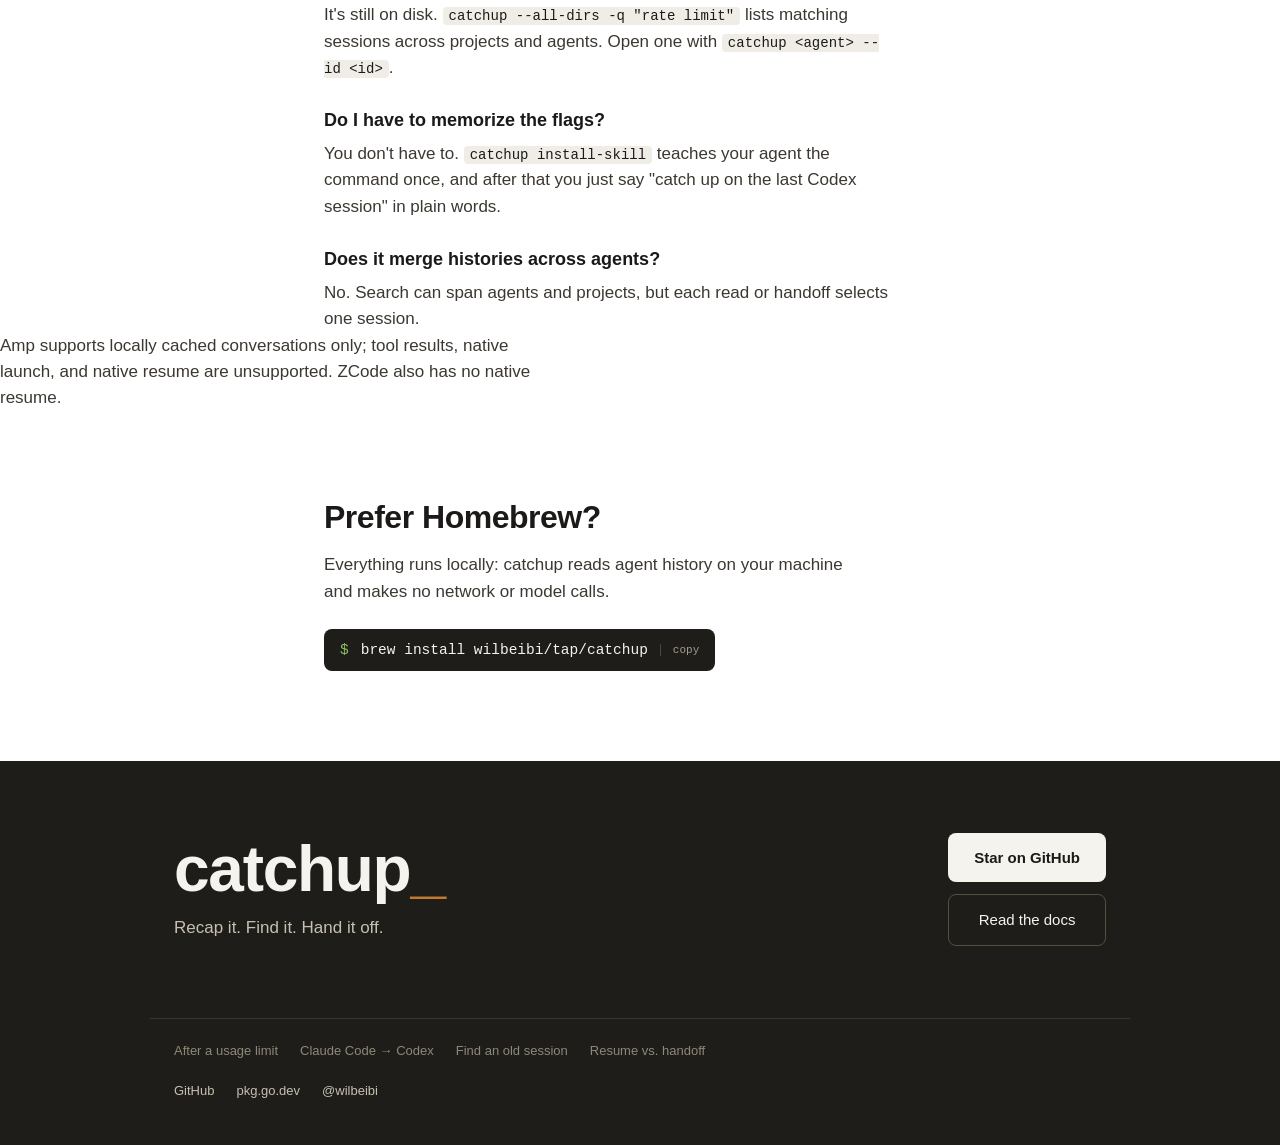
==== commit 6759472f: "site: add Grok Build" ====
--- a/public/index.html
+++ b/public/index.html
@@ -4,8 +4,8 @@
 <meta charset="utf-8">
 <meta name="viewport" content="width=device-width, initial-scale=1">
 <title>catchup - pick up a coding agent session without starting over</title>
-<meta name="description" content="catchup is an open-source CLI that reads your last Claude Code, Codex, Copilot CLI, Cursor, Cline, Kimi, Antigravity, OpenCode, Pi Agent, ZCode, DeepSeek Harness, or Amp session and hands it to the next agent. When an agent stops mid-task, catchup fork --into keeps the work moving.">
-<meta name="keywords" content="catchup, AI coding agent, Claude Code, Codex, Copilot CLI, Cursor CLI, Cline, Kimi Code, Antigravity, agy, OpenCode, Pi Agent, ZCode, DeepSeek Harness, usage limit, session handoff, context handoff, CLI, Go">
+<meta name="description" content="catchup is an open-source CLI that reads your last Claude Code, Codex, Copilot CLI, Cursor, Cline, Kimi, Antigravity, OpenCode, Pi Agent, ZCode, DeepSeek Harness, Grok Build, or Amp session and hands it to the next agent. When an agent stops mid-task, catchup fork --into keeps the work moving.">
+<meta name="keywords" content="catchup, AI coding agent, Claude Code, Codex, Copilot CLI, Cursor CLI, Cline, Kimi Code, Antigravity, agy, OpenCode, Pi Agent, ZCode, DeepSeek Harness, Grok Build, usage limit, session handoff, context handoff, CLI, Go">
 <!--
   max-snippet:-1 removes the length cap on the text snippet a generative answer
   (AI Overviews, AI Mode) may quote. Google's RAG pipeline reuses classic-Search
@@ -46,7 +46,7 @@
   "applicationCategory": "DeveloperApplication",
   "applicationSubCategory": "Command-line tool",
   "operatingSystem": "macOS, Linux, Windows",
-  "description": "CLI that reads Claude Code, Codex, Copilot CLI, Cursor, Cline, Kimi, Antigravity, OpenCode, Pi Agent, ZCode, DeepSeek Harness & Amp session history so you can recap a session, find the right one, and hand it to the next agent as clean Markdown.",
+  "description": "CLI that reads Claude Code, Codex, Copilot CLI, Cursor, Cline, Kimi, Antigravity, OpenCode, Pi Agent, ZCode, DeepSeek Harness, Grok Build & Amp session history so you can recap a session, find the right one, and hand it to the next agent as clean Markdown.",
   "url": "https://catchup.pages.dev/",
   "downloadUrl": "https://github.com/wilbeibi/catchup",
   "softwareHelp": "https://github.com/wilbeibi/catchup#usage",
@@ -270,7 +270,7 @@
     .enter > *:nth-child(5) { animation-delay: .24s; }
     /* the agent chips arrive one at a time, so the block must not also fade as a unit */
     .enter > .agents-block { animation: none; }
-    .agents li, .agents-tag { animation: rise .45s cubic-bezier(0.16, 1, 0.3, 1) both; animation-delay: calc(.3s + var(--i, 11) * 40ms); }
+    .agents li, .agents-tag { animation: rise .45s cubic-bezier(0.16, 1, 0.3, 1) both; animation-delay: calc(.3s + var(--i, 12) * 40ms); }
     h1 .failure .quota { animation: quota 8s cubic-bezier(0.16, 1, 0.3, 1) infinite; }
     h1 .failure .outage { animation: outage 8s cubic-bezier(0.16, 1, 0.3, 1) infinite; }
     figure .frame { animation: lift both; animation-timeline: view(); animation-range: entry 5% cover 22%; }
@@ -343,7 +343,8 @@
         <li style="--i: 8">Pi Agent</li>
         <li style="--i: 9">ZCode</li>
         <li style="--i: 10">DeepSeek Harness</li>
-        <li style="--i: 11">Amp</li>
+        <li style="--i: 11">Grok Build</li>
+        <li style="--i: 12">Amp</li>
       </ul>
       <p class="agents-tag">Read any supported agent. Hand off to a supported target.</p>
     </div>
